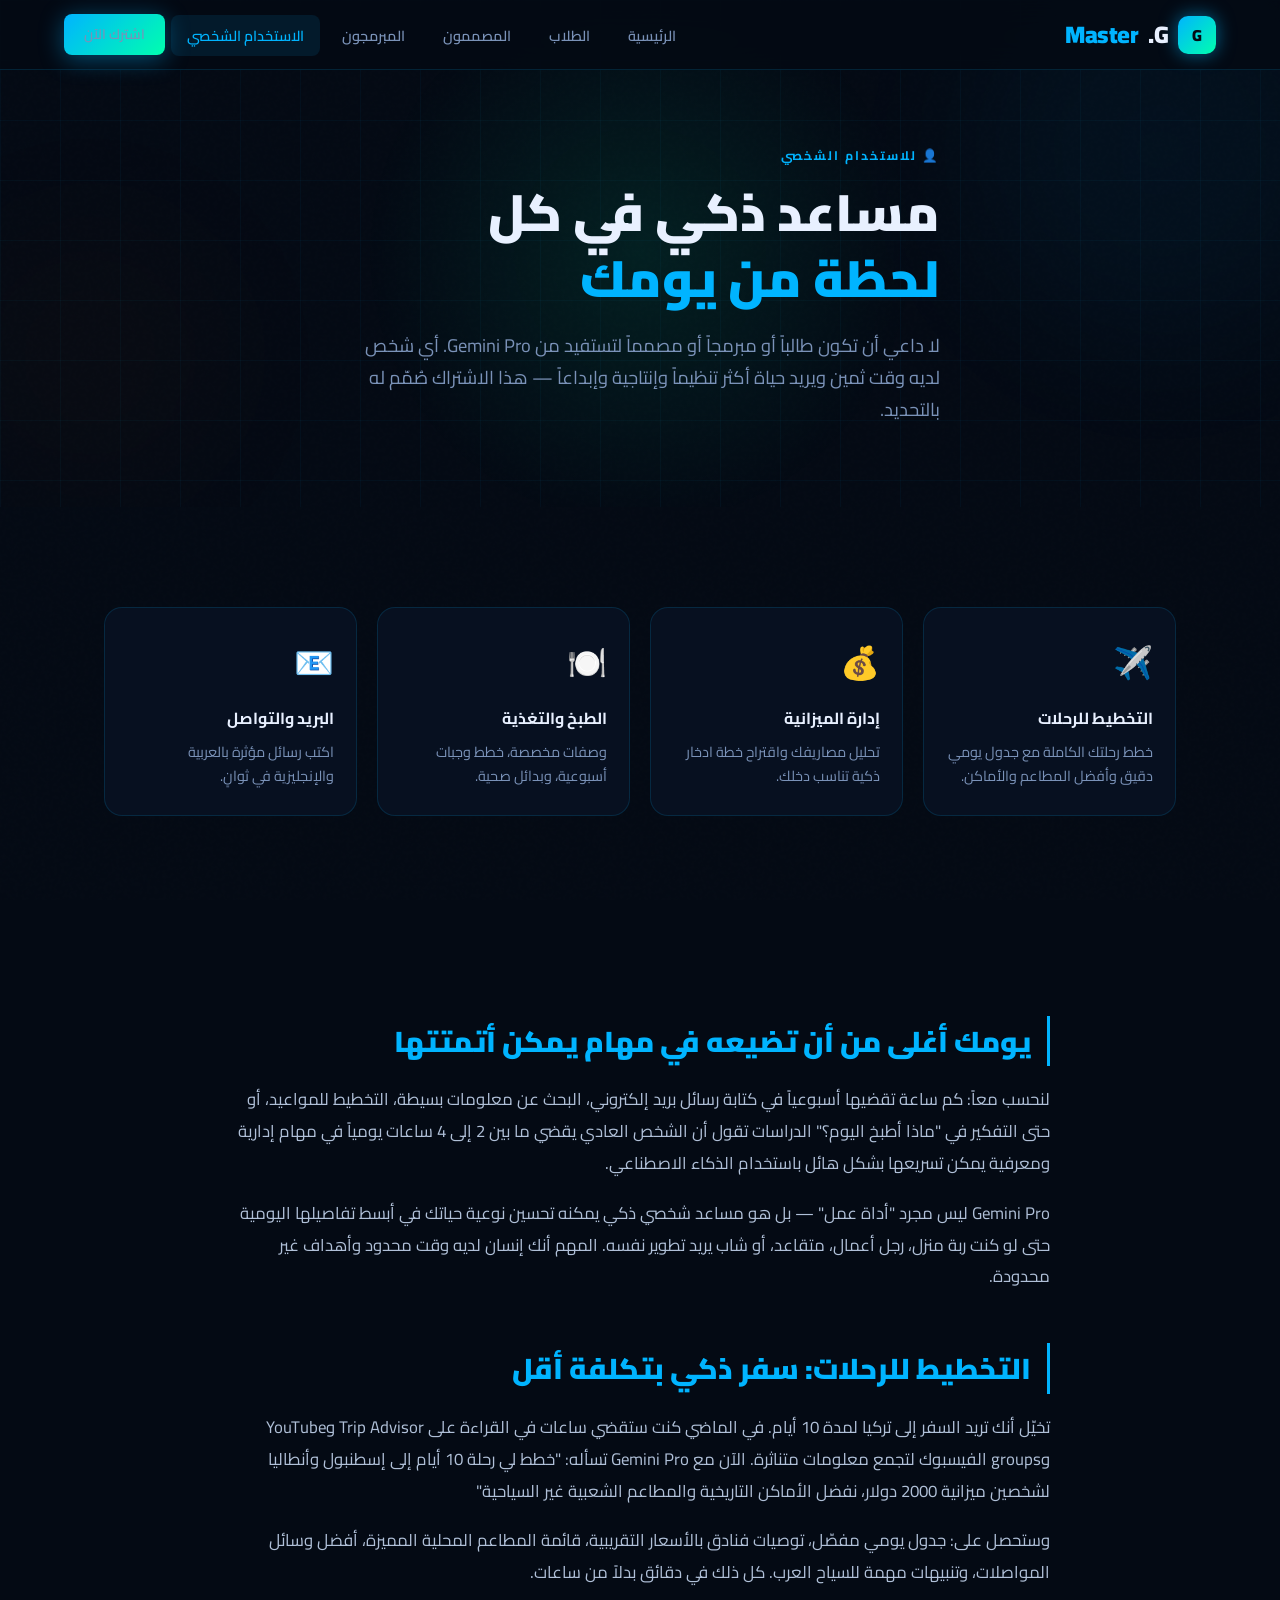
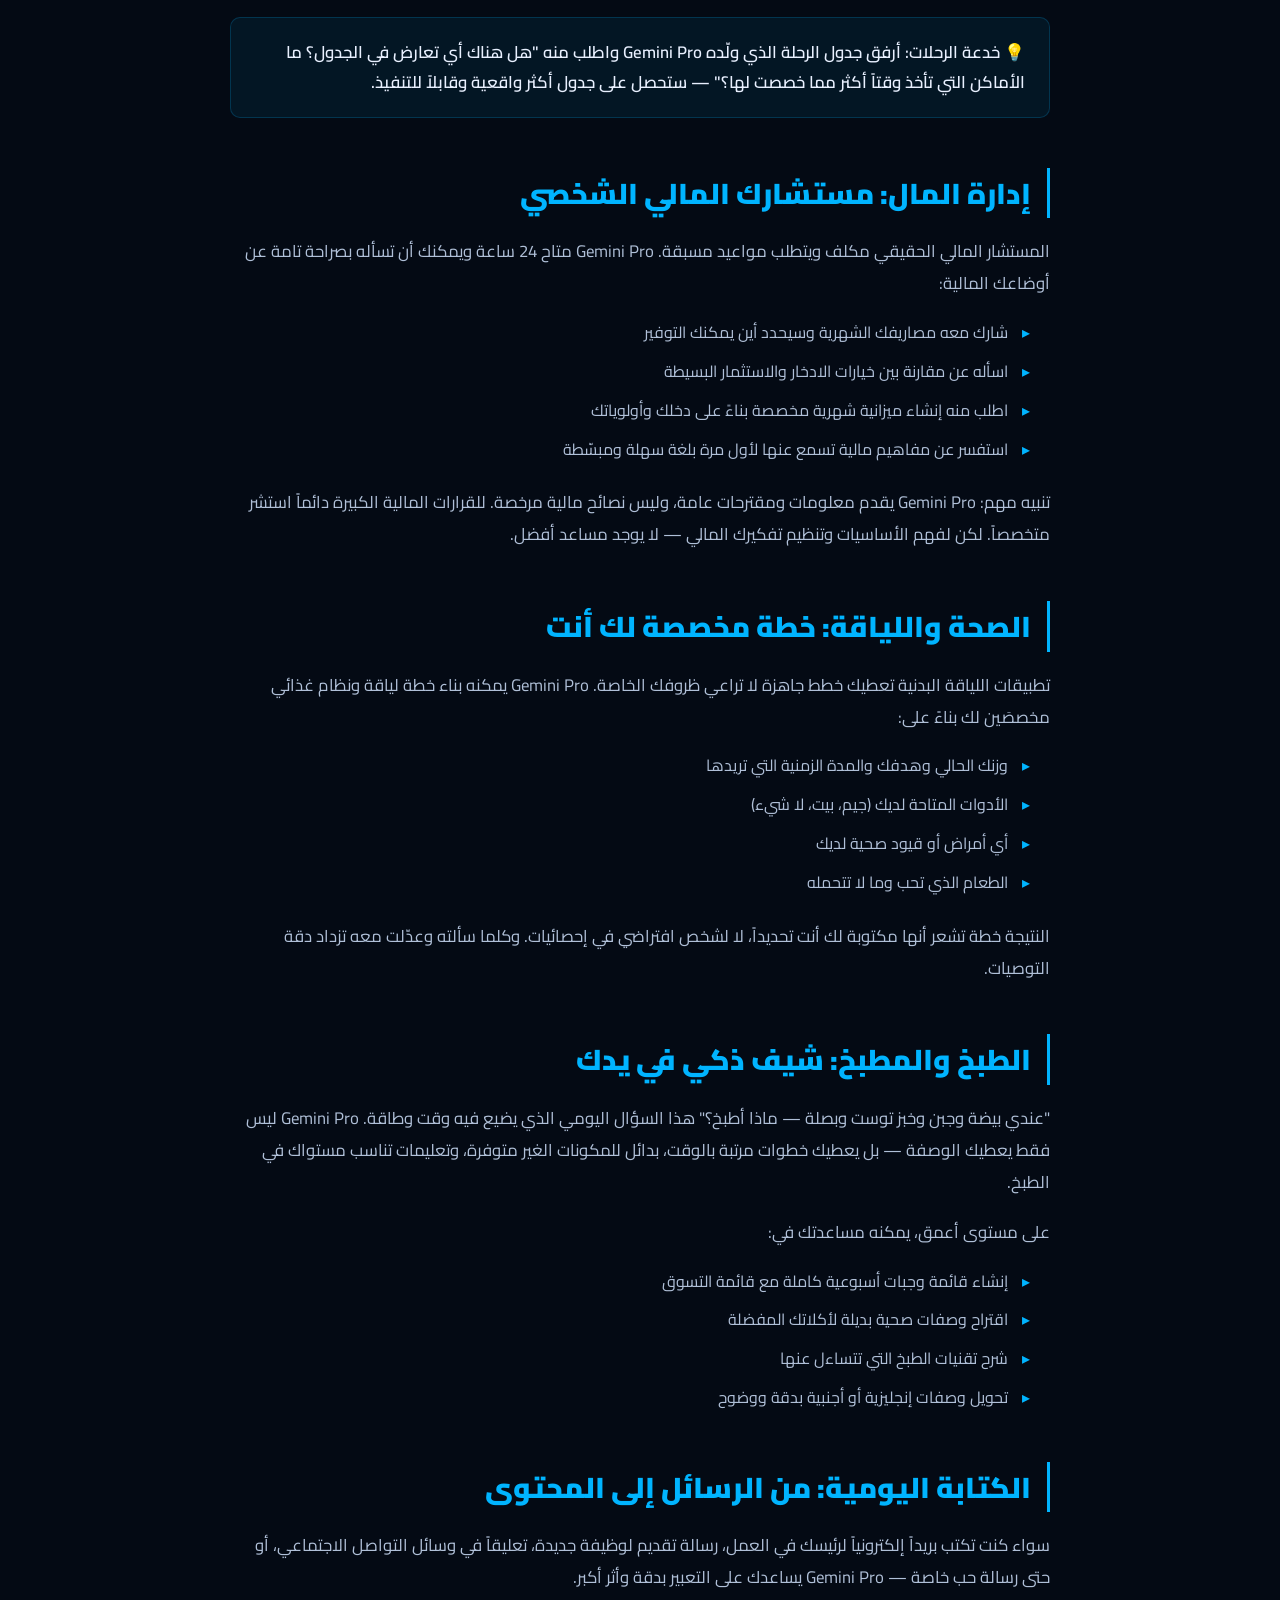
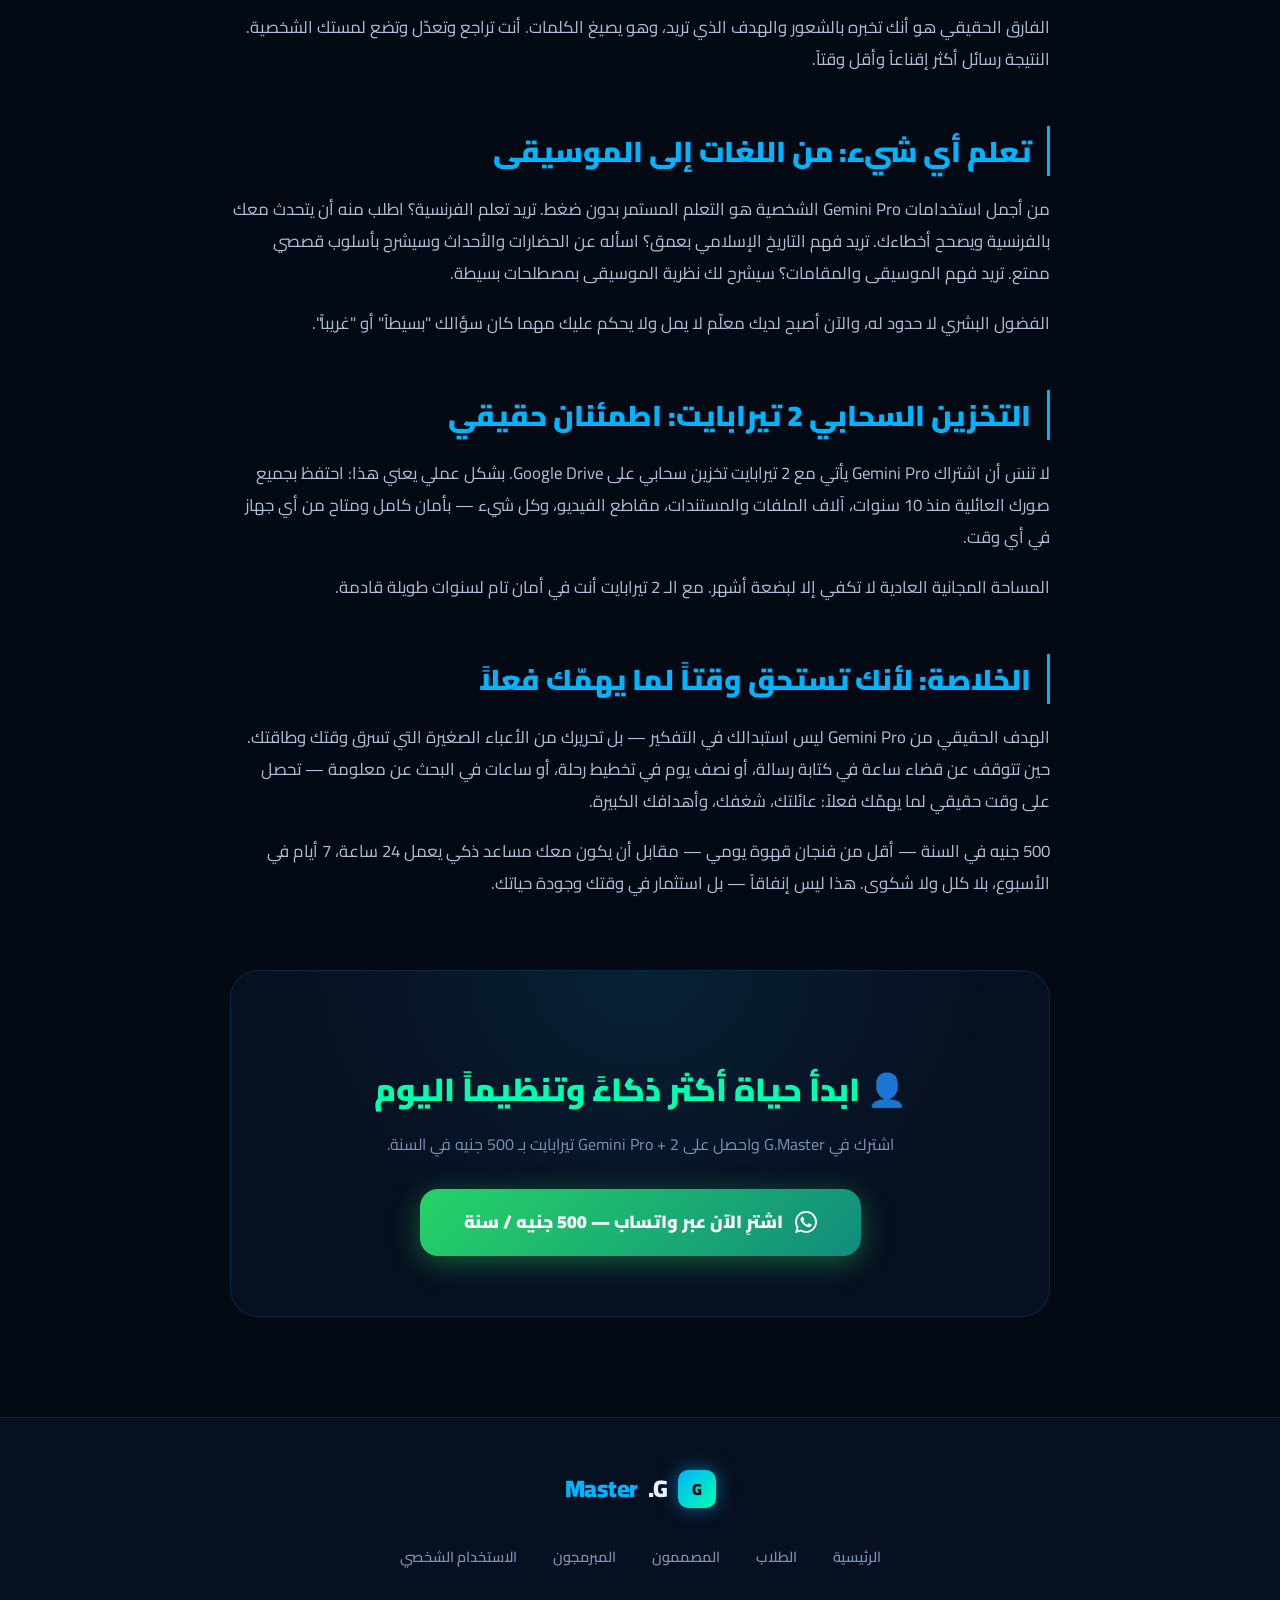
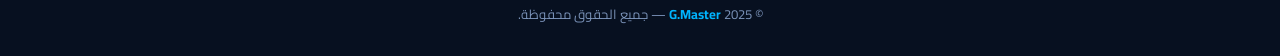
==== personal.html @ 284bafbe "Add files via upload" ====
<!DOCTYPE html>
<html lang="ar" dir="rtl">
<head>
  <meta charset="UTF-8" />
  <meta name="viewport" content="width=device-width, initial-scale=1.0" />
  <title>Gemini Pro للاستخدام الشخصي — G.Master</title>
  <meta name="description" content="كيف يساعدك Gemini Pro في حياتك اليومية؟ من التخطيط للرحلات إلى إدارة الوقت والإنتاجية الشخصية." />
  <link rel="stylesheet" href="style.css" />
  <link rel="preconnect" href="https://fonts.googleapis.com" />
  <link rel="preconnect" href="https://fonts.gstatic.com" crossorigin />
  <link href="https://fonts.googleapis.com/css2?family=Cairo:wght@400;600;700;900&display=swap" rel="stylesheet" />
</head>
<body>

  <!-- NAVBAR -->
  <nav class="navbar">
    <a href="index.html" class="logo"><div class="logo-icon">G</div>G.<span>Master</span></a>
    <ul class="nav-links">
      <li><a href="index.html">الرئيسية</a></li>
      <li><a href="students.html">الطلاب</a></li>
      <li><a href="designers.html">المصممون</a></li>
      <li><a href="programmers.html">المبرمجون</a></li>
      <li><a href="personal.html" class="active">الاستخدام الشخصي</a></li>
      <li>
        <a href="https://wa.me/201234567890?text=أريد_الاشتراك_في_G_Master"
           target="_blank" class="btn-primary" style="padding:9px 20px;font-size:0.85rem;">اشترك الآن</a>
      </li>
    </ul>
    <button class="hamburger" aria-label="القائمة"><span></span><span></span><span></span></button>
  </nav>
  <div class="mobile-menu">
    <a href="index.html">🏠 الرئيسية</a>
    <a href="students.html">🎓 الطلاب</a>
    <a href="designers.html">🎨 المصممون</a>
    <a href="programmers.html">💻 المبرمجون</a>
    <a href="personal.html">👤 الاستخدام الشخصي</a>
    <a href="https://wa.me/201234567890?text=أريد_الاشتراك_في_G_Master" target="_blank">💬 اشترك عبر واتساب</a>
  </div>

  <!-- PAGE HERO -->
  <section class="page-hero">
    <div class="grid-bg"></div>
    <div class="orb orb-blue" style="width:400px;height:400px;top:-50px;right:-80px;opacity:0.3;"></div>
    <div class="orb orb-orange" style="width:300px;height:300px;bottom:0;left:-60px;opacity:0.25;"></div>
    <div class="page-hero-inner container">
      <span class="section-label">👤 للاستخدام الشخصي</span>
      <h1>
        مساعد ذكي في كل<br/>
        <span style="color:var(--accent-blue);">لحظة من يومك</span>
      </h1>
      <p>
        لا داعي أن تكون طالباً أو مبرمجاً أو مصمماً لتستفيد من Gemini Pro.
        أي شخص لديه وقت ثمين ويريد حياة أكثر تنظيماً وإنتاجية وإبداعاً —
        هذا الاشتراك صُمّم له بالتحديد.
      </p>
    </div>
  </section>

  <!-- USE CASES -->
  <section style="padding:60px 0 40px;">
    <div class="container">
      <div class="use-cases-grid">
        <div class="use-case-card reveal">
          <div class="use-case-icon">✈️</div>
          <h4>التخطيط للرحلات</h4>
          <p>خطط رحلتك الكاملة مع جدول يومي دقيق وأفضل المطاعم والأماكن.</p>
        </div>
        <div class="use-case-card reveal reveal-delay-1">
          <div class="use-case-icon">💰</div>
          <h4>إدارة الميزانية</h4>
          <p>تحليل مصاريفك واقتراح خطة ادخار ذكية تناسب دخلك.</p>
        </div>
        <div class="use-case-card reveal reveal-delay-2">
          <div class="use-case-icon">🍽️</div>
          <h4>الطبخ والتغذية</h4>
          <p>وصفات مخصصة، خطط وجبات أسبوعية، وبدائل صحية.</p>
        </div>
        <div class="use-case-card reveal reveal-delay-3">
          <div class="use-case-icon">📧</div>
          <h4>البريد والتواصل</h4>
          <p>اكتب رسائل مؤثرة بالعربية والإنجليزية في ثوانٍ.</p>
        </div>
      </div>
    </div>
  </section>

  <!-- ARTICLE -->
  <section class="article-section">
    <div class="article-content">

      <h2>يومك أغلى من أن تضيعه في مهام يمكن أتمتتها</h2>

      <p>
        لنحسب معاً: كم ساعة تقضيها أسبوعياً في كتابة رسائل بريد إلكتروني، البحث عن معلومات
        بسيطة، التخطيط للمواعيد، أو حتى التفكير في "ماذا أطبخ اليوم؟" الدراسات تقول أن
        الشخص العادي يقضي ما بين 2 إلى 4 ساعات يومياً في مهام إدارية ومعرفية يمكن
        تسريعها بشكل هائل باستخدام الذكاء الاصطناعي.
      </p>

      <p>
        Gemini Pro ليس مجرد "أداة عمل" — بل هو مساعد شخصي ذكي يمكنه تحسين نوعية حياتك
        في أبسط تفاصيلها اليومية حتى لو كنت ربة منزل، رجل أعمال، متقاعد، أو شاب يريد
        تطوير نفسه. المهم أنك إنسان لديه وقت محدود وأهداف غير محدودة.
      </p>

      <h2>التخطيط للرحلات: سفر ذكي بتكلفة أقل</h2>

      <p>
        تخيّل أنك تريد السفر إلى تركيا لمدة 10 أيام. في الماضي كنت ستقضي ساعات في القراءة
        على Trip Advisor وYouTube وgroups الفيسبوك لتجمع معلومات متناثرة. الآن مع Gemini Pro
        تسأله: "خطط لي رحلة 10 أيام إلى إسطنبول وأنطاليا لشخصين ميزانية 2000 دولار، نفضل
        الأماكن التاريخية والمطاعم الشعبية غير السياحية"
      </p>

      <p>
        وستحصل على: جدول يومي مفصّل، توصيات فنادق بالأسعار التقريبية، قائمة المطاعم
        المحلية المميزة، أفضل وسائل المواصلات، وتنبيهات مهمة للسياح العرب. كل ذلك
        في دقائق بدلاً من ساعات.
      </p>

      <div class="article-highlight">
        💡 خدعة الرحلات: أرفق جدول الرحلة الذي ولّده Gemini Pro واطلب منه "هل هناك أي
        تعارض في الجدول؟ ما الأماكن التي تأخذ وقتاً أكثر مما خصصت لها؟" — ستحصل على
        جدول أكثر واقعية وقابلاً للتنفيذ.
      </div>

      <h2>إدارة المال: مستشارك المالي الشخصي</h2>

      <p>
        المستشار المالي الحقيقي مكلف ويتطلب مواعيد مسبقة. Gemini Pro متاح 24 ساعة ويمكنك
        أن تسأله بصراحة تامة عن أوضاعك المالية:
      </p>

      <ul>
        <li>شارك معه مصاريفك الشهرية وسيحدد أين يمكنك التوفير</li>
        <li>اسأله عن مقارنة بين خيارات الادخار والاستثمار البسيطة</li>
        <li>اطلب منه إنشاء ميزانية شهرية مخصصة بناءً على دخلك وأولوياتك</li>
        <li>استفسر عن مفاهيم مالية تسمع عنها لأول مرة بلغة سهلة ومبسّطة</li>
      </ul>

      <p>
        تنبيه مهم: Gemini Pro يقدم معلومات ومقترحات عامة، وليس نصائح مالية مرخصة.
        للقرارات المالية الكبيرة دائماً استشر متخصصاً. لكن لفهم الأساسيات وتنظيم
        تفكيرك المالي — لا يوجد مساعد أفضل.
      </p>

      <h2>الصحة واللياقة: خطة مخصصة لك أنت</h2>

      <p>
        تطبيقات اللياقة البدنية تعطيك خطط جاهزة لا تراعي ظروفك الخاصة. Gemini Pro يمكنه
        بناء خطة لياقة ونظام غذائي مخصصَين لك بناءً على:
      </p>

      <ul>
        <li>وزنك الحالي وهدفك والمدة الزمنية التي تريدها</li>
        <li>الأدوات المتاحة لديك (جيم، بيت، لا شيء)</li>
        <li>أي أمراض أو قيود صحية لديك</li>
        <li>الطعام الذي تحب وما لا تتحمله</li>
      </ul>

      <p>
        النتيجة خطة تشعر أنها مكتوبة لك أنت تحديداً، لا لشخص افتراضي في إحصائيات.
        وكلما سألته وعدّلت معه تزداد دقة التوصيات.
      </p>

      <h2>الطبخ والمطبخ: شيف ذكي في يدك</h2>

      <p>
        "عندي بيضة وجبن وخبز توست وبصلة — ماذا أطبخ؟" هذا السؤال اليومي الذي يضيع فيه
        وقت وطاقة. Gemini Pro ليس فقط يعطيك الوصفة — بل يعطيك خطوات مرتبة بالوقت،
        بدائل للمكونات الغير متوفرة، وتعليمات تناسب مستواك في الطبخ.
      </p>

      <p>
        على مستوى أعمق، يمكنه مساعدتك في:
      </p>
      <ul>
        <li>إنشاء قائمة وجبات أسبوعية كاملة مع قائمة التسوق</li>
        <li>اقتراح وصفات صحية بديلة لأكلاتك المفضلة</li>
        <li>شرح تقنيات الطبخ التي تتساءل عنها</li>
        <li>تحويل وصفات إنجليزية أو أجنبية بدقة ووضوح</li>
      </ul>

      <h2>الكتابة اليومية: من الرسائل إلى المحتوى</h2>

      <p>
        سواء كنت تكتب بريداً إلكترونياً لرئيسك في العمل، رسالة تقديم لوظيفة جديدة،
        تعليقاً في وسائل التواصل الاجتماعي، أو حتى رسالة حب خاصة — Gemini Pro يساعدك
        على التعبير بدقة وأثر أكبر.
      </p>

      <p>
        الفارق الحقيقي هو أنك تخبره بالشعور والهدف الذي تريد، وهو يصيغ الكلمات.
        أنت تراجع وتعدّل وتضع لمستك الشخصية. النتيجة رسائل أكثر إقناعاً وأقل وقتاً.
      </p>

      <h2>تعلم أي شيء: من اللغات إلى الموسيقى</h2>

      <p>
        من أجمل استخدامات Gemini Pro الشخصية هو التعلم المستمر بدون ضغط. تريد تعلم
        الفرنسية؟ اطلب منه أن يتحدث معك بالفرنسية ويصحح أخطاءك. تريد فهم التاريخ
        الإسلامي بعمق؟ اسأله عن الحضارات والأحداث وسيشرح بأسلوب قصصي ممتع.
        تريد فهم الموسيقى والمقامات؟ سيشرح لك نظرية الموسيقى بمصطلحات بسيطة.
      </p>

      <p>
        الفضول البشري لا حدود له، والآن أصبح لديك معلّم لا يمل ولا يحكم عليك مهما
        كان سؤالك "بسيطاً" أو "غريباً".
      </p>

      <h2>التخزين السحابي 2 تيرابايت: اطمئنان حقيقي</h2>

      <p>
        لا تنسَ أن اشتراك Gemini Pro يأتي مع 2 تيرابايت تخزين سحابي على Google Drive.
        بشكل عملي يعني هذا: احتفظ بجميع صورك العائلية منذ 10 سنوات، آلاف الملفات
        والمستندات، مقاطع الفيديو، وكل شيء — بأمان كامل ومتاح من أي جهاز في أي وقت.
      </p>

      <p>
        المساحة المجانية العادية لا تكفي إلا لبضعة أشهر. مع الـ 2 تيرابايت أنت في أمان
        تام لسنوات طويلة قادمة.
      </p>

      <h2>الخلاصة: لأنك تستحق وقتاً لما يهمّك فعلاً</h2>

      <p>
        الهدف الحقيقي من Gemini Pro ليس استبدالك في التفكير — بل تحريرك من الأعباء
        الصغيرة التي تسرق وقتك وطاقتك. حين تتوقف عن قضاء ساعة في كتابة رسالة، أو
        نصف يوم في تخطيط رحلة، أو ساعات في البحث عن معلومة — تحصل على وقت حقيقي
        لما يهمّك فعلاً: عائلتك، شغفك، وأهدافك الكبيرة.
      </p>

      <p>
        500 جنيه في السنة — أقل من فنجان قهوة يومي — مقابل أن يكون معك مساعد ذكي
        يعمل 24 ساعة، 7 أيام في الأسبوع، بلا كلل ولا شكوى. هذا ليس إنفاقاً —
        بل استثمار في وقتك وجودة حياتك.
      </p>

      <!-- Article CTA -->
      <div class="article-cta">
        <h3>👤 ابدأ حياة أكثر ذكاءً وتنظيماً اليوم</h3>
        <p>اشترك في G.Master واحصل على Gemini Pro + 2 تيرابايت بـ 500 جنيه في السنة.</p>
        <a href="https://wa.me/201234567890?text=أريد_الاشتراك_في_G_Master_الاستخدام_الشخصي"
           target="_blank" class="btn-whatsapp">
          <svg width="22" height="22" viewBox="0 0 24 24" fill="currentColor"><path d="M17.472 14.382c-.297-.149-1.758-.867-2.03-.967-.273-.099-.471-.148-.67.15-.197.297-.767.966-.94 1.164-.173.199-.347.223-.644.075-.297-.15-1.255-.463-2.39-1.475-.883-.788-1.48-1.761-1.653-2.059-.173-.297-.018-.458.13-.606.134-.133.298-.347.446-.52.149-.174.198-.298.298-.497.099-.198.05-.371-.025-.52-.075-.149-.669-1.612-.916-2.207-.242-.579-.487-.5-.669-.51-.173-.008-.371-.01-.57-.01-.198 0-.52.074-.792.372-.272.297-1.04 1.016-1.04 2.479 0 1.462 1.065 2.875 1.213 3.074.149.198 2.096 3.2 5.077 4.487.709.306 1.262.489 1.694.625.712.227 1.36.195 1.871.118.571-.085 1.758-.719 2.006-1.413.248-.694.248-1.289.173-1.413-.074-.124-.272-.198-.57-.347m-5.421 7.403h-.004a9.87 9.87 0 01-5.031-1.378l-.361-.214-3.741.982.998-3.648-.235-.374a9.86 9.86 0 01-1.51-5.26c.001-5.45 4.436-9.884 9.888-9.884 2.64 0 5.122 1.03 6.988 2.898a9.825 9.825 0 012.893 6.994c-.003 5.45-4.437 9.884-9.885 9.884m8.413-18.297A11.815 11.815 0 0012.05 0C5.495 0 .16 5.335.157 11.892c0 2.096.547 4.142 1.588 5.945L.057 24l6.305-1.654a11.882 11.882 0 005.683 1.448h.005c6.554 0 11.89-5.335 11.893-11.893a11.821 11.821 0 00-3.48-8.413z"/></svg>
          اشترِ الآن عبر واتساب — 500 جنيه / سنة
        </a>
      </div>

    </div>
  </section>

  <!-- FOOTER -->
  <footer>
    <div class="footer-inner">
      <a href="index.html" class="logo"><div class="logo-icon">G</div>G.<span>Master</span></a>
      <nav class="footer-links">
        <a href="index.html">الرئيسية</a>
        <a href="students.html">الطلاب</a>
        <a href="designers.html">المصممون</a>
        <a href="programmers.html">المبرمجون</a>
        <a href="personal.html">الاستخدام الشخصي</a>
      </nav>
      <p class="footer-copy">© 2025 <span>G.Master</span> — جميع الحقوق محفوظة.</p>
    </div>
  </footer>

  <script src="script.js"></script>
</body>
</html>
---- style.css ----
/* ============================================================
   G.Master - style.css
   Unified Design System | Dark Tech Premium Theme
   RTL Arabic | Cairo Bold Font
   ============================================================ */

/* ---------- Google Fonts ---------- */
@import url('https://fonts.googleapis.com/css2?family=Cairo:wght@400;600;700;900&display=swap');

/* ---------- CSS Variables ---------- */
:root {
  --bg-deep:       #040a14;
  --bg-card:       #071020;
  --bg-nav:        rgba(4, 10, 20, 0.92);
  --accent-blue:   #00b4ff;
  --accent-green:  #00ffae;
  --accent-orange: #ff7b00;
  --glow-blue:     0 0 18px rgba(0,180,255,0.55);
  --glow-green:    0 0 18px rgba(0,255,174,0.55);
  --glow-orange:   0 0 18px rgba(255,123,0,0.55);
  --text-primary:  #e8f0ff;
  --text-muted:    #7a92b8;
  --border-subtle: rgba(0,180,255,0.15);
  --radius-sm: 10px;
  --radius-md: 18px;
  --radius-lg: 28px;
  --font: 'Cairo', sans-serif;
  --transition: 0.35s cubic-bezier(0.4,0,0.2,1);
}

/* ---------- Reset & Base ---------- */
*, *::before, *::after { box-sizing: border-box; margin: 0; padding: 0; }
html { scroll-behavior: smooth; font-size: 16px; }
body {
  direction: rtl;
  font-family: var(--font);
  background-color: var(--bg-deep);
  color: var(--text-primary);
  line-height: 1.75;
  overflow-x: hidden;
}
a { text-decoration: none; color: inherit; }
ul { list-style: none; }
img { max-width: 100%; display: block; }

/* ---------- Scrollbar ---------- */
::-webkit-scrollbar { width: 6px; }
::-webkit-scrollbar-track { background: var(--bg-deep); }
::-webkit-scrollbar-thumb { background: var(--accent-blue); border-radius: 3px; }

/* ============================================================
   NOISE OVERLAY — depth texture
   ============================================================ */
body::before {
  content: '';
  position: fixed;
  inset: 0;
  background-image: url("data:image/svg+xml,%3Csvg viewBox='0 0 256 256' xmlns='http://www.w3.org/2000/svg'%3E%3Cfilter id='n'%3E%3CfeTurbulence type='fractalNoise' baseFrequency='0.9' numOctaves='4' stitchTiles='stitch'/%3E%3C/filter%3E%3Crect width='100%25' height='100%25' filter='url(%23n)' opacity='0.04'/%3E%3C/svg%3E");
  pointer-events: none;
  z-index: 0;
  opacity: 0.35;
}

/* ============================================================
   NAVIGATION
   ============================================================ */
.navbar {
  position: fixed;
  top: 0; right: 0; left: 0;
  z-index: 1000;
  padding: 0 5%;
  height: 70px;
  display: flex;
  align-items: center;
  justify-content: space-between;
  background: var(--bg-nav);
  backdrop-filter: blur(16px);
  border-bottom: 1px solid var(--border-subtle);
  transition: var(--transition);
}
/* Logo */
.logo {
  display: flex;
  align-items: center;
  gap: 10px;
  font-size: 1.5rem;
  font-weight: 900;
  letter-spacing: -0.5px;
}
.logo-icon {
  width: 38px; height: 38px;
  background: linear-gradient(135deg, var(--accent-blue), var(--accent-green));
  border-radius: 10px;
  display: flex; align-items: center; justify-content: center;
  font-size: 1rem; font-weight: 900; color: #040a14;
  box-shadow: var(--glow-blue);
}
.logo span { color: var(--accent-blue); }

/* Nav links */
.nav-links {
  display: flex;
  gap: 6px;
  align-items: center;
}
.nav-links a {
  padding: 7px 16px;
  border-radius: 8px;
  font-size: 0.9rem;
  font-weight: 600;
  color: var(--text-muted);
  transition: var(--transition);
}
.nav-links a:hover,
.nav-links a.active {
  color: var(--accent-blue);
  background: rgba(0,180,255,0.1);
}

/* Hamburger */
.hamburger {
  display: none;
  flex-direction: column;
  gap: 5px;
  cursor: pointer;
  padding: 6px;
  border-radius: 8px;
  background: transparent;
  border: none;
  z-index: 1100;
}
.hamburger span {
  display: block;
  width: 26px; height: 2px;
  background: var(--accent-blue);
  border-radius: 2px;
  transition: var(--transition);
}
.hamburger.open span:nth-child(1) { transform: translateY(7px) rotate(45deg); }
.hamburger.open span:nth-child(2) { opacity: 0; }
.hamburger.open span:nth-child(3) { transform: translateY(-7px) rotate(-45deg); }

/* Mobile Menu */
.mobile-menu {
  display: none;
  position: fixed;
  top: 70px; right: 0; left: 0;
  background: rgba(4,10,20,0.98);
  backdrop-filter: blur(20px);
  padding: 20px 5%;
  border-bottom: 1px solid var(--border-subtle);
  z-index: 999;
  flex-direction: column;
  gap: 4px;
  animation: slideDown 0.3s ease;
}
.mobile-menu.open { display: flex; }
.mobile-menu a {
  padding: 12px 16px;
  border-radius: 10px;
  font-size: 1rem;
  font-weight: 600;
  color: var(--text-muted);
  border: 1px solid transparent;
  transition: var(--transition);
}
.mobile-menu a:hover {
  color: var(--accent-blue);
  background: rgba(0,180,255,0.08);
  border-color: var(--border-subtle);
}
@keyframes slideDown {
  from { opacity: 0; transform: translateY(-10px); }
  to   { opacity: 1; transform: translateY(0); }
}

/* ============================================================
   HERO SECTION
   ============================================================ */
.hero {
  min-height: 100vh;
  display: flex;
  align-items: center;
  justify-content: center;
  text-align: center;
  padding: 120px 5% 80px;
  position: relative;
  overflow: hidden;
}
/* Animated radial gradient background */
.hero::after {
  content: '';
  position: absolute;
  width: 800px; height: 800px;
  background: radial-gradient(circle, rgba(0,180,255,0.12) 0%, transparent 65%);
  border-radius: 50%;
  top: 50%; left: 50%;
  transform: translate(-50%, -50%);
  animation: pulse-glow 6s ease-in-out infinite;
  pointer-events: none;
}
@keyframes pulse-glow {
  0%, 100% { transform: translate(-50%, -50%) scale(1); opacity: 0.8; }
  50%       { transform: translate(-50%, -50%) scale(1.2); opacity: 1; }
}
.hero-inner { position: relative; z-index: 1; max-width: 820px; }

.hero-badge {
  display: inline-flex;
  align-items: center;
  gap: 8px;
  padding: 7px 18px;
  background: rgba(0,180,255,0.1);
  border: 1px solid rgba(0,180,255,0.3);
  border-radius: 999px;
  font-size: 0.85rem;
  font-weight: 700;
  color: var(--accent-blue);
  margin-bottom: 28px;
  animation: fadeInUp 0.6s ease both;
}
.hero-badge .dot {
  width: 8px; height: 8px;
  background: var(--accent-green);
  border-radius: 50%;
  box-shadow: var(--glow-green);
  animation: blink 1.5s ease-in-out infinite;
}
@keyframes blink { 0%,100%{opacity:1} 50%{opacity:0.3} }

.hero h1 {
  font-size: clamp(2.2rem, 6vw, 4rem);
  font-weight: 900;
  line-height: 1.25;
  margin-bottom: 20px;
  animation: fadeInUp 0.7s 0.1s ease both;
}
.hero h1 .highlight-blue { color: var(--accent-blue); text-shadow: var(--glow-blue); }
.hero h1 .highlight-green { color: var(--accent-green); text-shadow: var(--glow-green); }
.hero h1 .highlight-orange { color: var(--accent-orange); text-shadow: var(--glow-orange); }

.hero-sub {
  font-size: clamp(1rem, 2.5vw, 1.2rem);
  color: var(--text-muted);
  max-width: 600px;
  margin: 0 auto 40px;
  animation: fadeInUp 0.7s 0.2s ease both;
}
.hero-cta {
  display: flex;
  gap: 14px;
  justify-content: center;
  flex-wrap: wrap;
  animation: fadeInUp 0.7s 0.3s ease both;
}

@keyframes fadeInUp {
  from { opacity: 0; transform: translateY(24px); }
  to   { opacity: 1; transform: translateY(0); }
}

/* ============================================================
   BUTTONS
   ============================================================ */
.btn-primary {
  display: inline-flex;
  align-items: center;
  gap: 10px;
  padding: 15px 34px;
  background: linear-gradient(135deg, var(--accent-blue), var(--accent-green));
  color: #040a14;
  font-family: var(--font);
  font-size: 1rem;
  font-weight: 900;
  border-radius: var(--radius-md);
  border: none;
  cursor: pointer;
  box-shadow: 0 4px 24px rgba(0,180,255,0.4);
  transition: var(--transition);
  text-decoration: none;
  white-space: nowrap;
}
.btn-primary:hover {
  transform: translateY(-3px) scale(1.03);
  box-shadow: 0 8px 36px rgba(0,180,255,0.55);
}
.btn-secondary {
  display: inline-flex;
  align-items: center;
  gap: 10px;
  padding: 14px 30px;
  background: transparent;
  color: var(--text-primary);
  font-family: var(--font);
  font-size: 1rem;
  font-weight: 700;
  border-radius: var(--radius-md);
  border: 1px solid var(--border-subtle);
  cursor: pointer;
  transition: var(--transition);
  text-decoration: none;
}
.btn-secondary:hover {
  border-color: var(--accent-blue);
  color: var(--accent-blue);
  background: rgba(0,180,255,0.07);
  transform: translateY(-2px);
}
/* WhatsApp CTA Button */
.btn-whatsapp {
  display: inline-flex;
  align-items: center;
  gap: 12px;
  padding: 18px 44px;
  background: linear-gradient(135deg, #25d366, #128c7e);
  color: #fff;
  font-family: var(--font);
  font-size: 1.1rem;
  font-weight: 900;
  border-radius: var(--radius-md);
  border: none;
  cursor: pointer;
  box-shadow: 0 6px 28px rgba(37,211,102,0.4);
  transition: var(--transition);
  text-decoration: none;
}
.btn-whatsapp:hover {
  transform: translateY(-4px) scale(1.04);
  box-shadow: 0 10px 40px rgba(37,211,102,0.6);
}
.btn-whatsapp svg { flex-shrink: 0; }

/* ============================================================
   SECTION COMMONS
   ============================================================ */
section { position: relative; z-index: 1; }
.section-label {
  display: inline-block;
  font-size: 0.78rem;
  font-weight: 700;
  letter-spacing: 2px;
  text-transform: uppercase;
  color: var(--accent-blue);
  margin-bottom: 12px;
}
.section-title {
  font-size: clamp(1.7rem, 4vw, 2.6rem);
  font-weight: 900;
  line-height: 1.3;
  margin-bottom: 16px;
}
.section-sub {
  color: var(--text-muted);
  font-size: clamp(0.95rem, 2vw, 1.1rem);
  max-width: 600px;
}
.text-center { text-align: center; }
.text-center .section-sub { margin: 0 auto; }

.container {
  max-width: 1200px;
  margin: 0 auto;
  padding: 0 5%;
}
.py-section { padding: 100px 0; }

/* ============================================================
   FEATURES SECTION
   ============================================================ */
.features-grid {
  display: grid;
  grid-template-columns: repeat(auto-fit, minmax(280px, 1fr));
  gap: 24px;
  margin-top: 60px;
}
.feature-card {
  background: var(--bg-card);
  border: 1px solid var(--border-subtle);
  border-radius: var(--radius-md);
  padding: 32px 28px;
  transition: var(--transition);
  position: relative;
  overflow: hidden;
}
.feature-card::before {
  content: '';
  position: absolute;
  top: 0; right: 0;
  width: 100%; height: 2px;
  background: linear-gradient(90deg, transparent, var(--accent-blue), transparent);
  opacity: 0;
  transition: var(--transition);
}
.feature-card:hover { transform: translateY(-6px); border-color: rgba(0,180,255,0.35); }
.feature-card:hover::before { opacity: 1; }

.feature-icon {
  width: 58px; height: 58px;
  border-radius: 14px;
  display: flex; align-items: center; justify-content: center;
  font-size: 1.6rem;
  margin-bottom: 20px;
}
.icon-blue   { background: rgba(0,180,255,0.12); box-shadow: 0 0 14px rgba(0,180,255,0.2); }
.icon-green  { background: rgba(0,255,174,0.12); box-shadow: 0 0 14px rgba(0,255,174,0.2); }
.icon-orange { background: rgba(255,123,0,0.12); box-shadow: 0 0 14px rgba(255,123,0,0.2); }

.feature-card h3 {
  font-size: 1.15rem;
  font-weight: 700;
  margin-bottom: 10px;
  color: var(--text-primary);
}
.feature-card p { color: var(--text-muted); font-size: 0.95rem; }

/* ============================================================
   STATS BAR
   ============================================================ */
.stats-bar {
  background: var(--bg-card);
  border-top: 1px solid var(--border-subtle);
  border-bottom: 1px solid var(--border-subtle);
  padding: 50px 5%;
}
.stats-grid {
  display: flex;
  justify-content: space-around;
  flex-wrap: wrap;
  gap: 30px;
  max-width: 900px;
  margin: 0 auto;
  text-align: center;
}
.stat-item h2 {
  font-size: clamp(2rem, 5vw, 3.2rem);
  font-weight: 900;
  background: linear-gradient(135deg, var(--accent-blue), var(--accent-green));
  -webkit-background-clip: text;
  -webkit-text-fill-color: transparent;
  background-clip: text;
}
.stat-item p { color: var(--text-muted); font-size: 0.9rem; margin-top: 4px; }

/* ============================================================
   PRICING SECTION
   ============================================================ */
.pricing-wrapper {
  display: flex;
  justify-content: center;
  margin-top: 60px;
}
.pricing-card {
  background: var(--bg-card);
  border: 1px solid rgba(0,180,255,0.3);
  border-radius: var(--radius-lg);
  padding: 50px 50px;
  max-width: 520px;
  width: 100%;
  position: relative;
  overflow: hidden;
  box-shadow: 0 0 60px rgba(0,180,255,0.1);
}
.pricing-card::before {
  content: '';
  position: absolute;
  top: -60px; right: -60px;
  width: 200px; height: 200px;
  background: radial-gradient(circle, rgba(0,180,255,0.15), transparent 70%);
  border-radius: 50%;
}
.pricing-badge {
  display: inline-block;
  background: linear-gradient(135deg, var(--accent-orange), #ff4500);
  color: #fff;
  font-size: 0.78rem;
  font-weight: 700;
  padding: 5px 14px;
  border-radius: 999px;
  margin-bottom: 20px;
  letter-spacing: 1px;
}
.pricing-name {
  font-size: 1.4rem;
  font-weight: 900;
  margin-bottom: 6px;
}
.pricing-price {
  display: flex;
  align-items: flex-end;
  gap: 8px;
  margin: 20px 0;
}
.price-amount {
  font-size: clamp(3rem, 8vw, 4.5rem);
  font-weight: 900;
  color: var(--accent-blue);
  line-height: 1;
  text-shadow: var(--glow-blue);
}
.price-currency { font-size: 1.4rem; font-weight: 700; color: var(--accent-blue); padding-bottom: 8px; }
.price-period   { color: var(--text-muted); font-size: 0.9rem; padding-bottom: 10px; }

.pricing-divider {
  height: 1px;
  background: var(--border-subtle);
  margin: 24px 0;
}
.pricing-features { margin-bottom: 36px; }
.pricing-features li {
  display: flex;
  align-items: flex-start;
  gap: 12px;
  padding: 10px 0;
  font-size: 0.95rem;
  border-bottom: 1px solid rgba(255,255,255,0.04);
}
.pricing-features li:last-child { border-bottom: none; }
.check-icon {
  width: 22px; height: 22px;
  background: rgba(0,255,174,0.15);
  border-radius: 50%;
  display: flex; align-items: center; justify-content: center;
  color: var(--accent-green);
  font-size: 0.7rem;
  flex-shrink: 0;
  margin-top: 2px;
}

/* ============================================================
   CTA SECTION (Big)
   ============================================================ */
.cta-section {
  padding: 100px 5%;
  text-align: center;
  position: relative;
  overflow: hidden;
}
.cta-section::before {
  content: '';
  position: absolute;
  inset: 0;
  background: radial-gradient(ellipse at center, rgba(0,180,255,0.07) 0%, transparent 70%);
  pointer-events: none;
}
.cta-inner { position: relative; z-index: 1; }
.cta-section h2 {
  font-size: clamp(1.8rem, 5vw, 3rem);
  font-weight: 900;
  margin-bottom: 16px;
}
.cta-section p {
  color: var(--text-muted);
  font-size: 1.1rem;
  margin-bottom: 40px;
  max-width: 560px;
  margin-left: auto;
  margin-right: auto;
}

/* ============================================================
   TARGET PAGES SECTIONS
   ============================================================ */
/* Page Hero (sub-pages) */
.page-hero {
  min-height: 55vh;
  display: flex;
  align-items: center;
  padding: 140px 5% 80px;
  position: relative;
  overflow: hidden;
}
.page-hero::after {
  content: '';
  position: absolute;
  width: 600px; height: 600px;
  background: radial-gradient(circle, rgba(0,255,174,0.09) 0%, transparent 65%);
  top: 50%; left: 50%;
  transform: translate(-50%, -50%);
  border-radius: 50%;
  pointer-events: none;
}
.page-hero-inner { position: relative; z-index: 1; max-width: 750px; }
.page-hero h1 {
  font-size: clamp(2rem, 5vw, 3.2rem);
  font-weight: 900;
  line-height: 1.3;
  margin-bottom: 18px;
}
.page-hero p {
  color: var(--text-muted);
  font-size: clamp(0.95rem, 2.2vw, 1.15rem);
  max-width: 600px;
}

/* Article Content */
.article-section {
  padding: 70px 5% 100px;
}
.article-content {
  max-width: 820px;
  margin: 0 auto;
}
.article-content h2 {
  font-size: clamp(1.3rem, 3vw, 1.8rem);
  font-weight: 900;
  color: var(--accent-blue);
  margin: 50px 0 18px;
  padding-right: 16px;
  border-right: 3px solid var(--accent-blue);
}
.article-content h3 {
  font-size: 1.15rem;
  font-weight: 700;
  color: var(--accent-green);
  margin: 30px 0 12px;
}
.article-content p {
  color: #b0c0d8;
  font-size: 1.05rem;
  line-height: 1.9;
  margin-bottom: 18px;
}
.article-content ul {
  margin: 16px 0 24px 0;
  padding-right: 20px;
}
.article-content ul li {
  color: #b0c0d8;
  font-size: 1rem;
  line-height: 1.8;
  margin-bottom: 10px;
  position: relative;
  padding-right: 22px;
}
.article-content ul li::before {
  content: '▸';
  position: absolute;
  right: 0;
  color: var(--accent-blue);
}
.article-highlight {
  background: rgba(0,180,255,0.07);
  border: 1px solid rgba(0,180,255,0.2);
  border-radius: var(--radius-sm);
  padding: 20px 24px;
  margin: 28px 0;
  color: var(--text-primary) !important;
  font-weight: 600;
  font-size: 1.05rem !important;
}
.article-cta {
  text-align: center;
  margin-top: 70px;
  padding: 60px 30px;
  background: var(--bg-card);
  border: 1px solid var(--border-subtle);
  border-radius: var(--radius-lg);
  position: relative;
  overflow: hidden;
}
.article-cta::before {
  content: '';
  position: absolute;
  inset: 0;
  background: radial-gradient(ellipse at 50% 0%, rgba(0,180,255,0.1), transparent 60%);
  pointer-events: none;
}
.article-cta > * { position: relative; z-index: 1; }
.article-cta h3 {
  font-size: clamp(1.4rem, 3vw, 2rem);
  font-weight: 900;
  margin-bottom: 12px;
}
.article-cta p { color: var(--text-muted); margin-bottom: 30px; font-size: 1rem; }

/* ============================================================
   USE CASES CARDS (sub-pages)
   ============================================================ */
.use-cases-grid {
  display: grid;
  grid-template-columns: repeat(auto-fit, minmax(240px, 1fr));
  gap: 20px;
  margin: 40px 0;
}
.use-case-card {
  background: var(--bg-card);
  border: 1px solid var(--border-subtle);
  border-radius: var(--radius-md);
  padding: 26px 22px;
  transition: var(--transition);
}
.use-case-card:hover { border-color: rgba(0,255,174,0.3); transform: translateY(-4px); }
.use-case-icon { font-size: 2rem; margin-bottom: 14px; }
.use-case-card h4 { font-size: 1rem; font-weight: 700; margin-bottom: 8px; }
.use-case-card p  { color: var(--text-muted); font-size: 0.9rem; line-height: 1.7; }

/* ============================================================
   FOOTER
   ============================================================ */
footer {
  background: var(--bg-card);
  border-top: 1px solid var(--border-subtle);
  padding: 50px 5% 30px;
}
.footer-inner {
  display: flex;
  flex-direction: column;
  align-items: center;
  gap: 28px;
}
.footer-links {
  display: flex;
  gap: 8px;
  flex-wrap: wrap;
  justify-content: center;
}
.footer-links a {
  padding: 6px 14px;
  border-radius: 8px;
  color: var(--text-muted);
  font-size: 0.9rem;
  font-weight: 600;
  transition: var(--transition);
}
.footer-links a:hover { color: var(--accent-blue); }
.footer-copy {
  color: var(--text-muted);
  font-size: 0.82rem;
  text-align: center;
}
.footer-copy span { color: var(--accent-blue); font-weight: 700; }

/* ============================================================
   FLOATING PARTICLES (decorative)
   ============================================================ */
.particles-container {
  position: absolute;
  inset: 0;
  overflow: hidden;
  pointer-events: none;
  z-index: 0;
}
.particle {
  position: absolute;
  width: 3px; height: 3px;
  background: var(--accent-blue);
  border-radius: 50%;
  opacity: 0;
  animation: floatUp var(--dur, 8s) var(--delay, 0s) ease-in infinite;
}
@keyframes floatUp {
  0%   { opacity: 0; transform: translateY(0) scale(0); }
  10%  { opacity: 0.6; }
  80%  { opacity: 0.3; }
  100% { opacity: 0; transform: translateY(-100vh) scale(1.5); }
}

/* ============================================================
   GRID LINES BACKGROUND (decorative)
   ============================================================ */
.grid-bg {
  position: absolute;
  inset: 0;
  background-image:
    linear-gradient(rgba(0,180,255,0.04) 1px, transparent 1px),
    linear-gradient(90deg, rgba(0,180,255,0.04) 1px, transparent 1px);
  background-size: 60px 60px;
  pointer-events: none;
  z-index: 0;
}

/* ============================================================
   GLOW ORBS
   ============================================================ */
.orb {
  position: absolute;
  border-radius: 50%;
  filter: blur(80px);
  pointer-events: none;
  z-index: 0;
}
.orb-blue   { background: rgba(0,180,255,0.15); }
.orb-green  { background: rgba(0,255,174,0.1); }
.orb-orange { background: rgba(255,123,0,0.1); }

/* ============================================================
   RESPONSIVE — Tablet
   ============================================================ */
@media (max-width: 900px) {
  .nav-links { display: none; }
  .hamburger { display: flex; }
  .pricing-card { padding: 36px 28px; }
}

/* ============================================================
   RESPONSIVE — Mobile
   ============================================================ */
@media (max-width: 600px) {
  .hero { padding-top: 100px; }
  .hero-cta { flex-direction: column; align-items: center; }
  .btn-primary, .btn-secondary, .btn-whatsapp {
    width: 100%; justify-content: center;
  }
  .features-grid { grid-template-columns: 1fr; }
  .stats-grid { flex-direction: column; align-items: center; }
  .pricing-card { padding: 30px 20px; }
  .price-amount { font-size: 3rem; }
  .article-content { padding: 0; }
}

/* ============================================================
   SCROLL REVEAL ANIMATION (JS-triggered)
   ============================================================ */
.reveal {
  opacity: 0;
  transform: translateY(30px);
  transition: opacity 0.7s ease, transform 0.7s ease;
}
.reveal.visible {
  opacity: 1;
  transform: translateY(0);
}
.reveal-delay-1 { transition-delay: 0.1s; }
.reveal-delay-2 { transition-delay: 0.2s; }
.reveal-delay-3 { transition-delay: 0.3s; }
.reveal-delay-4 { transition-delay: 0.4s; }
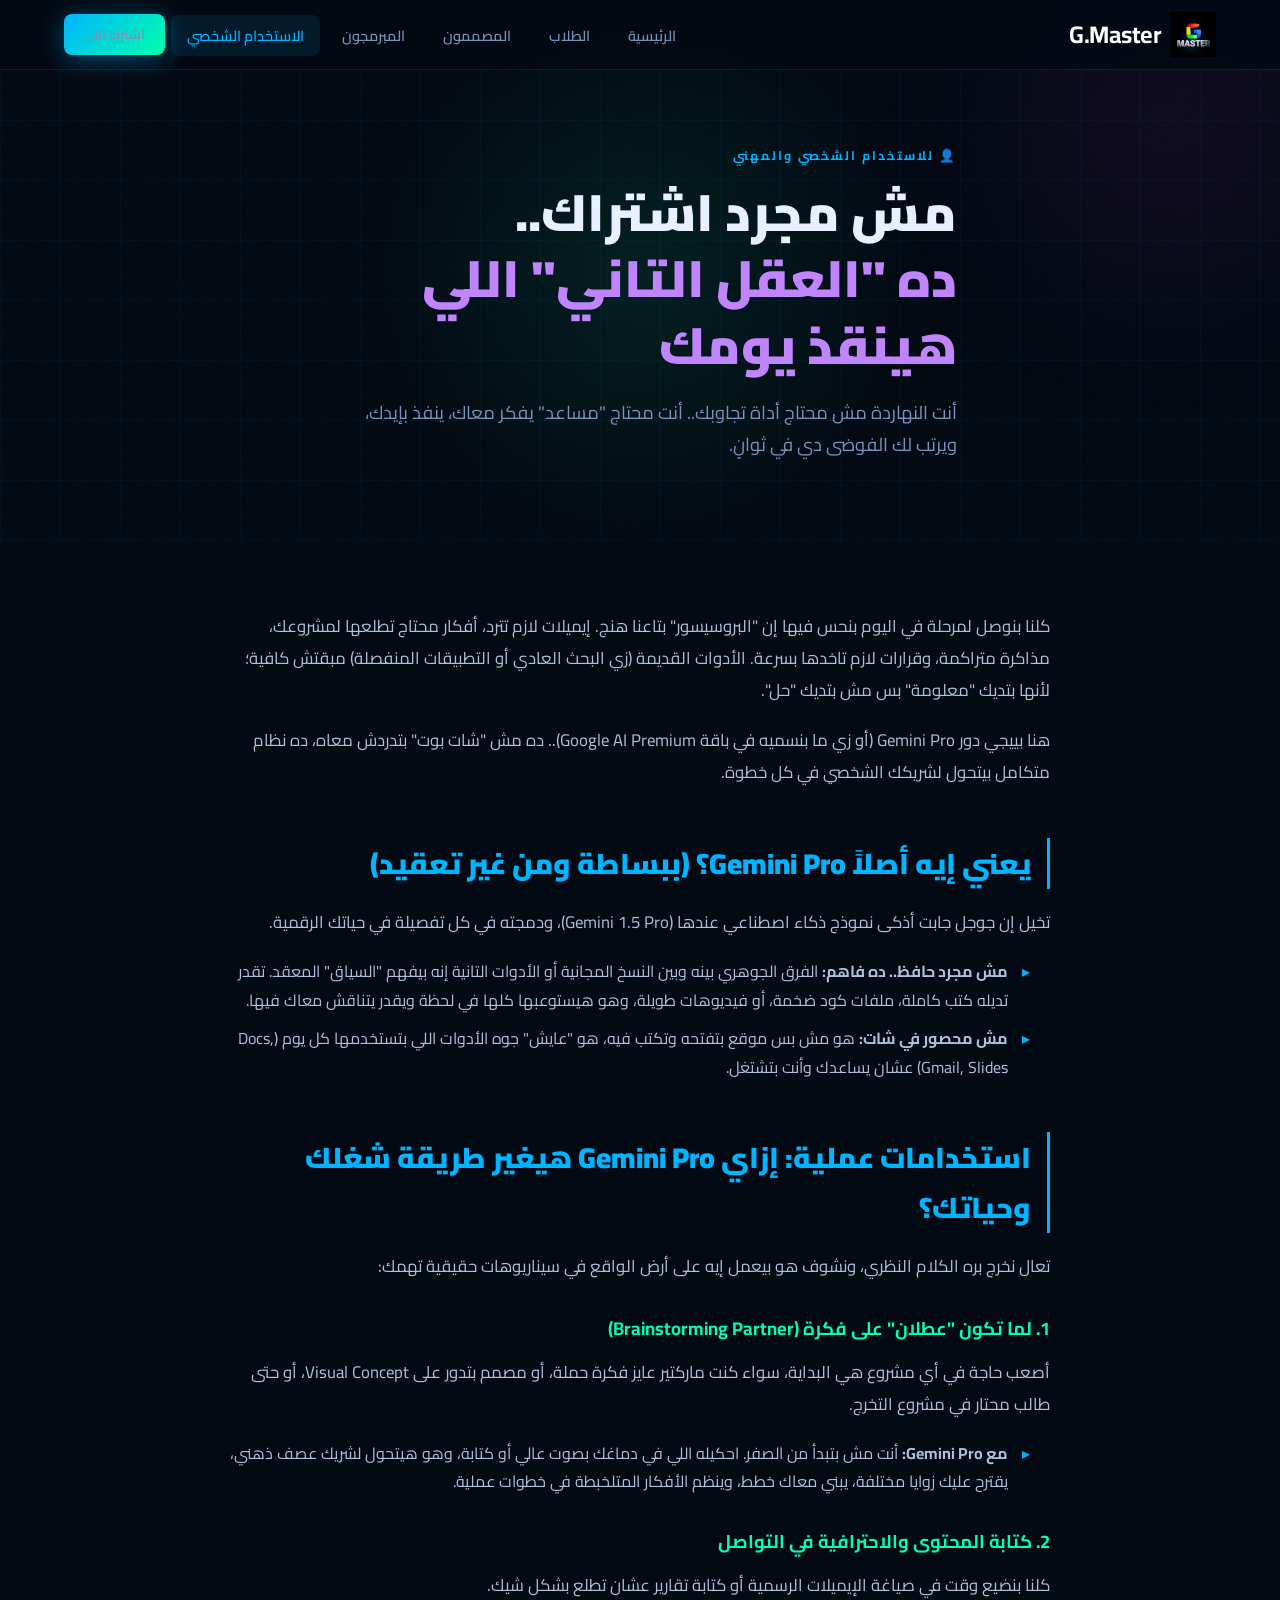
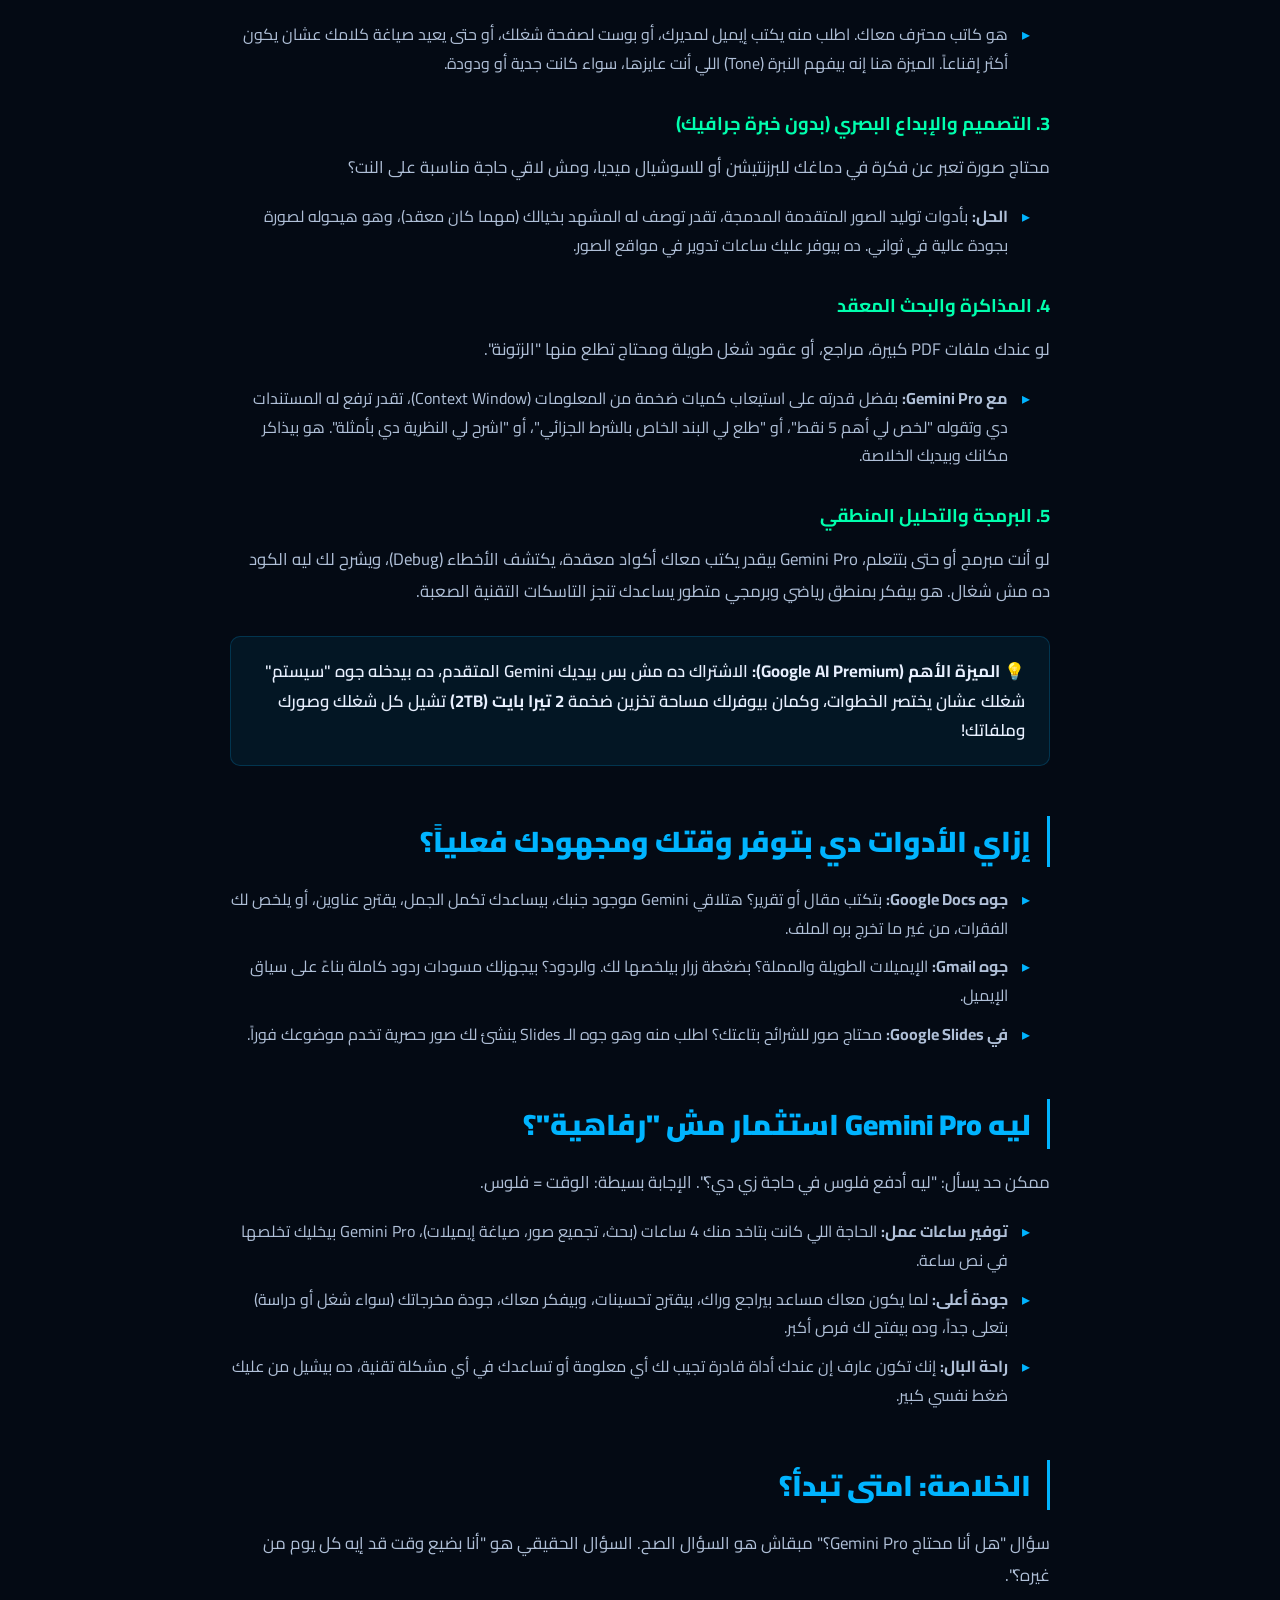
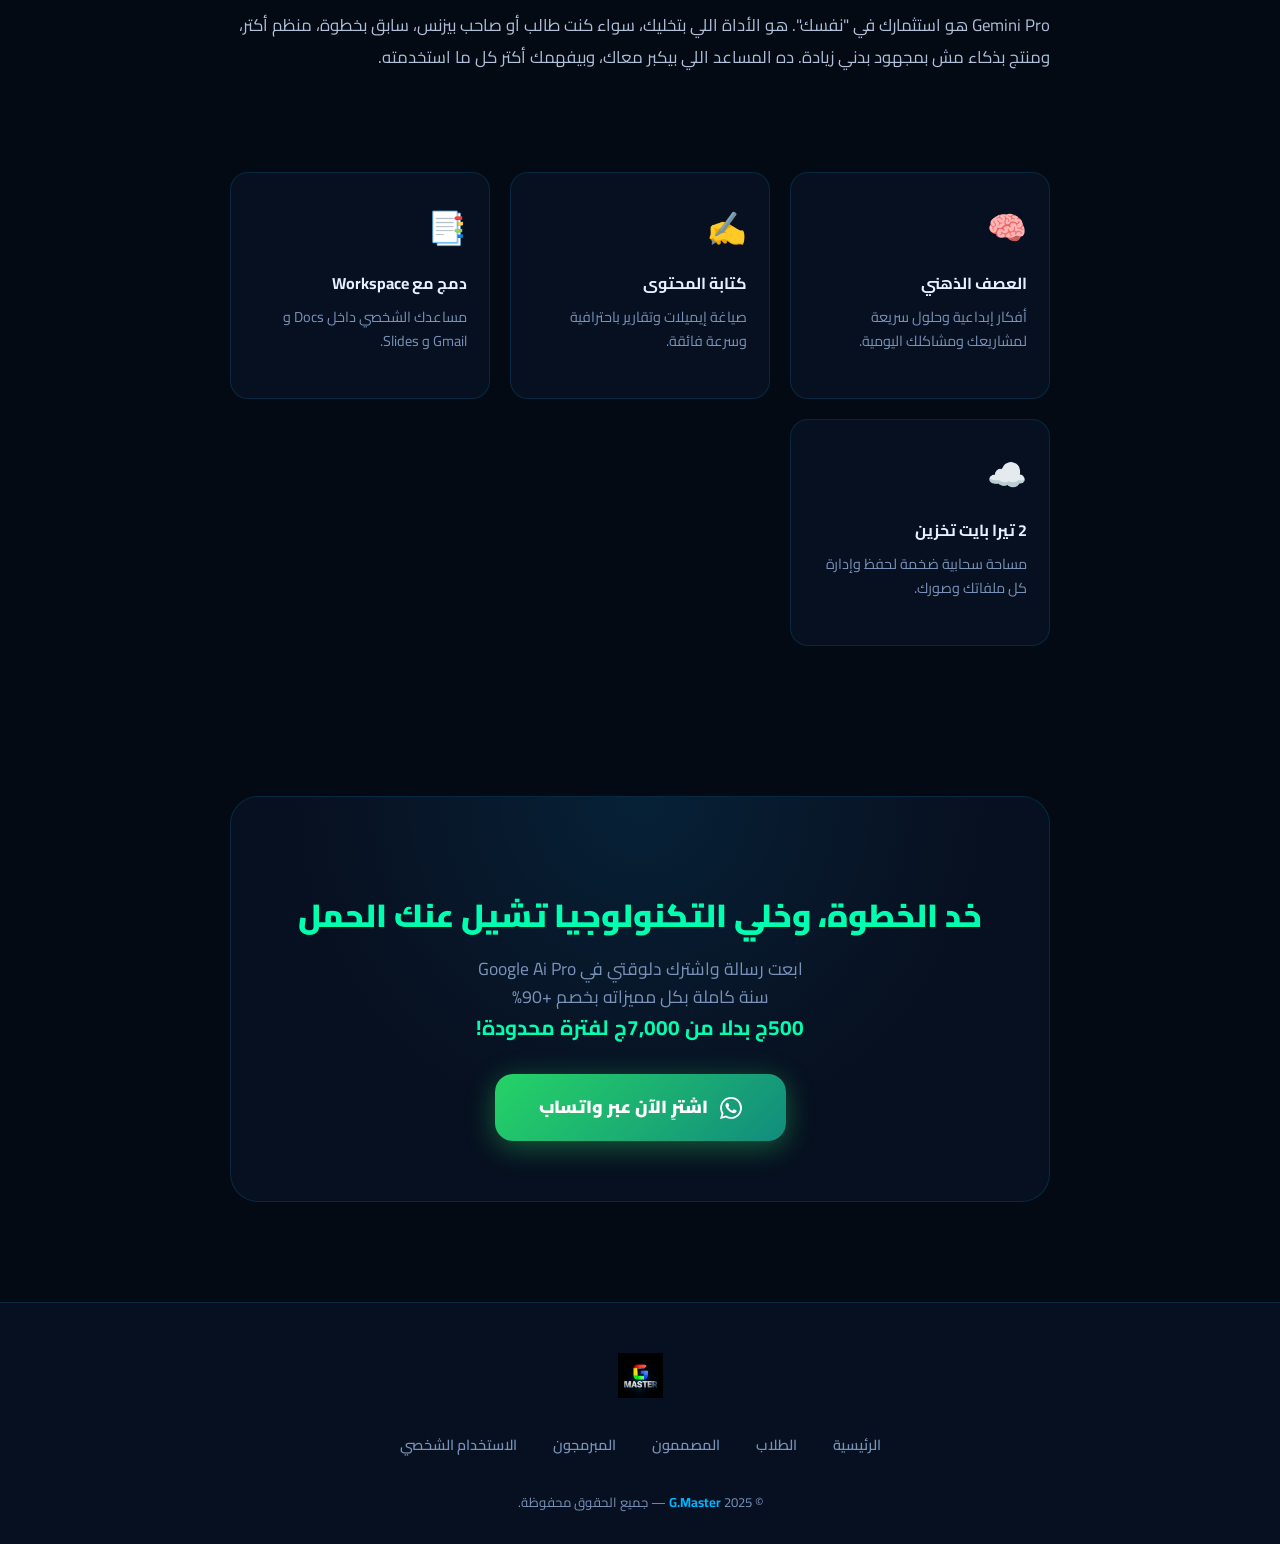
==== commit 0fcee7e2: "Add files via upload" ====
--- a/personal.html
+++ b/personal.html
@@ -4,7 +4,7 @@
   <meta charset="UTF-8" />
   <meta name="viewport" content="width=device-width, initial-scale=1.0" />
   <title>Gemini Pro للاستخدام الشخصي — G.Master</title>
-  <meta name="description" content="كيف يساعدك Gemini Pro في حياتك اليومية؟ من التخطيط للرحلات إلى إدارة الوقت والإنتاجية الشخصية." />
+  <meta name="description" content="كيف يغير Gemini Pro طريقة عملك وحياتك اليومية؟ اكتشف كيف يصبح الذكاء الاصطناعي مساعدك الشخصي." />
   <link rel="stylesheet" href="style.css" />
   <link rel="preconnect" href="https://fonts.googleapis.com" />
   <link rel="preconnect" href="https://fonts.gstatic.com" crossorigin />
@@ -12,9 +12,11 @@
 </head>
 <body>
 
-  <!-- NAVBAR -->
   <nav class="navbar">
-    <a href="index.html" class="logo"><div class="logo-icon">G</div>G.<span>Master</span></a>
+    <a href="index.html" class="logo" style="display: flex; align-items: center; gap: 10px; text-decoration: none;">
+      <img src="logo.png" alt="G.Master Logo" style="height: 45px; width: auto;" />
+      <span style="direction: ltr; display: inline-block; color: #ffffff; font-weight: 700;">G.Master</span>
+    </a>
     <ul class="nav-links">
       <li><a href="index.html">الرئيسية</a></li>
       <li><a href="students.html">الطلاب</a></li>
@@ -23,10 +25,14 @@
       <li><a href="personal.html" class="active">الاستخدام الشخصي</a></li>
       <li>
         <a href="https://wa.me/201234567890?text=أريد_الاشتراك_في_G_Master"
-           target="_blank" class="btn-primary" style="padding:9px 20px;font-size:0.85rem;">اشترك الآن</a>
+           target="_blank" class="btn-primary" style="padding:9px 20px;font-size:0.85rem;">
+          اشترك الآن
+        </a>
       </li>
     </ul>
-    <button class="hamburger" aria-label="القائمة"><span></span><span></span><span></span></button>
+    <button class="hamburger" aria-label="القائمة">
+      <span></span><span></span><span></span>
+    </button>
   </nav>
   <div class="mobile-menu">
     <a href="index.html">🏠 الرئيسية</a>
@@ -37,223 +43,155 @@
     <a href="https://wa.me/201234567890?text=أريد_الاشتراك_في_G_Master" target="_blank">💬 اشترك عبر واتساب</a>
   </div>
 
-  <!-- PAGE HERO -->
   <section class="page-hero">
     <div class="grid-bg"></div>
-    <div class="orb orb-blue" style="width:400px;height:400px;top:-50px;right:-80px;opacity:0.3;"></div>
-    <div class="orb orb-orange" style="width:300px;height:300px;bottom:0;left:-60px;opacity:0.25;"></div>
+    <div class="orb" style="width:450px;height:450px;top:-100px;right:-120px;opacity:0.35; background: radial-gradient(circle, rgba(156, 39, 176, 0.4) 0%, transparent 70%);"></div>
     <div class="page-hero-inner container">
-      <span class="section-label">👤 للاستخدام الشخصي</span>
+      <span class="section-label">👤 للاستخدام الشخصي والمهني</span>
       <h1>
-        مساعد ذكي في كل<br/>
-        <span style="color:var(--accent-blue);">لحظة من يومك</span>
+        مش مجرد اشتراك.. <br/>
+        <span style="color:#c084fc;">ده "العقل التاني" اللي هينقذ يومك</span>
       </h1>
       <p>
-        لا داعي أن تكون طالباً أو مبرمجاً أو مصمماً لتستفيد من Gemini Pro.
-        أي شخص لديه وقت ثمين ويريد حياة أكثر تنظيماً وإنتاجية وإبداعاً —
-        هذا الاشتراك صُمّم له بالتحديد.
+        أنت النهاردة مش محتاج أداة تجاوبك.. أنت محتاج "مساعد" يفكر معاك، ينفذ بإيدك، ويرتب لك الفوضى دي في ثوانٍ.
       </p>
     </div>
   </section>
 
-  <!-- USE CASES -->
-  <section style="padding:60px 0 40px;">
-    <div class="container">
-      <div class="use-cases-grid">
-        <div class="use-case-card reveal">
-          <div class="use-case-icon">✈️</div>
-          <h4>التخطيط للرحلات</h4>
-          <p>خطط رحلتك الكاملة مع جدول يومي دقيق وأفضل المطاعم والأماكن.</p>
-        </div>
-        <div class="use-case-card reveal reveal-delay-1">
-          <div class="use-case-icon">💰</div>
-          <h4>إدارة الميزانية</h4>
-          <p>تحليل مصاريفك واقتراح خطة ادخار ذكية تناسب دخلك.</p>
-        </div>
-        <div class="use-case-card reveal reveal-delay-2">
-          <div class="use-case-icon">🍽️</div>
-          <h4>الطبخ والتغذية</h4>
-          <p>وصفات مخصصة، خطط وجبات أسبوعية، وبدائل صحية.</p>
-        </div>
-        <div class="use-case-card reveal reveal-delay-3">
-          <div class="use-case-icon">📧</div>
-          <h4>البريد والتواصل</h4>
-          <p>اكتب رسائل مؤثرة بالعربية والإنجليزية في ثوانٍ.</p>
+  <section class="article-section">
+    <div class="article-content">
+
+      <p>
+        كلنا بنوصل لمرحلة في اليوم بنحس فيها إن "البروسيسور" بتاعنا هنج. إيميلات لازم تترد، أفكار محتاج تطلعها لمشروعك، مذاكرة متراكمة، وقرارات لازم تاخدها بسرعة. الأدوات القديمة (زي البحث العادي أو التطبيقات المنفصلة) مبقتش كافية؛ لأنها بتديك "معلومة" بس مش بتديك "حل".
+      </p>
+      
+      <p>
+        هنا بييجي دور Gemini Pro (أو زي ما بنسميه في باقة Google AI Premium).. ده مش "شات بوت" بتدردش معاه، ده نظام متكامل بيتحول لشريكك الشخصي في كل خطوة.
+      </p>
+
+      <h2>يعني إيه أصلاً Gemini Pro؟ (ببساطة ومن غير تعقيد)</h2>
+      <p>
+        تخيل إن جوجل جابت أذكى نموذج ذكاء اصطناعي عندها (Gemini 1.5 Pro)، ودمجته في كل تفصيلة في حياتك الرقمية.
+      </p>
+      <ul>
+        <li><strong>مش مجرد حافظ.. ده فاهم:</strong> الفرق الجوهري بينه وبين النسخ المجانية أو الأدوات التانية إنه بيفهم "السياق" المعقد. تقدر تديله كتب كاملة، ملفات كود ضخمة، أو فيديوهات طويلة، وهو هيستوعبها كلها في لحظة ويقدر يتناقش معاك فيها.</li>
+        <li><strong>مش محصور في شات:</strong> هو مش بس موقع بتفتحه وتكتب فيه، هو "عايش" جوه الأدوات اللي بتستخدمها كل يوم (Docs, Gmail, Slides) عشان يساعدك وأنت بتشتغل.</li>
+      </ul>
+
+      <h2>استخدامات عملية: إزاي Gemini Pro هيغير طريقة شغلك وحياتك؟</h2>
+      <p>تعال نخرج بره الكلام النظري، ونشوف هو بيعمل إيه على أرض الواقع في سيناريوهات حقيقية تهمك:</p>
+
+      <h3>1. لما تكون "عطلان" على فكرة (Brainstorming Partner)</h3>
+      <p>
+        أصعب حاجة في أي مشروع هي البداية، سواء كنت ماركتير عايز فكرة حملة، أو مصمم بتدور على Visual Concept، أو حتى طالب محتار في مشروع التخرج.
+      </p>
+      <ul>
+        <li><strong>مع Gemini Pro:</strong> أنت مش بتبدأ من الصفر. احكيله اللي في دماغك بصوت عالي أو كتابة، وهو هيتحول لشريك عصف ذهني، يقترح عليك زوايا مختلفة، يبني معاك خطط، وينظم الأفكار المتلخبطة في خطوات عملية.</li>
+      </ul>
+
+      <h3>2. كتابة المحتوى والاحترافية في التواصل</h3>
+      <p>
+        كلنا بنضيع وقت في صياغة الإيميلات الرسمية أو كتابة تقارير عشان تطلع بشكل شيك.
+      </p>
+      <ul>
+        <li>هو كاتب محترف معاك. اطلب منه يكتب إيميل لمديرك، أو بوست لصفحة شغلك، أو حتى يعيد صياغة كلامك عشان يكون أكثر إقناعاً. الميزة هنا إنه بيفهم النبرة (Tone) اللي أنت عايزها، سواء كانت جدية أو ودودة.</li>
+      </ul>
+
+      <h3>3. التصميم والإبداع البصري (بدون خبرة جرافيك)</h3>
+      <p>
+        محتاج صورة تعبر عن فكرة في دماغك للبرزنتيشن أو للسوشيال ميديا، ومش لاقي حاجة مناسبة على النت؟
+      </p>
+      <ul>
+        <li><strong>الحل:</strong> بأدوات توليد الصور المتقدمة المدمجة، تقدر توصف له المشهد بخيالك (مهما كان معقد)، وهو هيحوله لصورة بجودة عالية في ثواني. ده بيوفر عليك ساعات تدوير في مواقع الصور.</li>
+      </ul>
+
+      <h3>4. المذاكرة والبحث المعقد</h3>
+      <p>
+        لو عندك ملفات PDF كبيرة، مراجع، أو عقود شغل طويلة ومحتاج تطلع منها "الزتونة".
+      </p>
+      <ul>
+        <li><strong>مع Gemini Pro:</strong> بفضل قدرته على استيعاب كميات ضخمة من المعلومات (Context Window)، تقدر ترفع له المستندات دي وتقوله "لخص لي أهم 5 نقط"، أو "طلع لي البند الخاص بالشرط الجزائي"، أو "اشرح لي النظرية دي بأمثلة". هو بيذاكر مكانك وبيديك الخلاصة.</li>
+      </ul>
+
+      <h3>5. البرمجة والتحليل المنطقي</h3>
+      <p>
+        لو أنت مبرمج أو حتى بتتعلم، Gemini Pro بيقدر يكتب معاك أكواد معقدة، يكتشف الأخطاء (Debug)، ويشرح لك ليه الكود ده مش شغال. هو بيفكر بمنطق رياضي وبرمجي متطور يساعدك تنجز التاسكات التقنية الصعبة.
+      </p>
+
+      <div class="article-highlight">
+        💡 <strong>الميزة الأهم (Google AI Premium):</strong> الاشتراك ده مش بس بيديك Gemini المتقدم، ده بيدخله جوه "سيستم" شغلك عشان يختصر الخطوات، وكمان بيوفرلك مساحة تخزين ضخمة <strong>2 تيرا بايت (2TB)</strong> تشيل كل شغلك وصورك وملفاتك!
+      </div>
+
+      <h2>إزاي الأدوات دي بتوفر وقتك ومجهودك فعلياً؟</h2>
+      <ul>
+        <li><strong>جوه Google Docs:</strong> بتكتب مقال أو تقرير؟ هتلاقي Gemini موجود جنبك، بيساعدك تكمل الجمل، يقترح عناوين، أو يلخص لك الفقرات، من غير ما تخرج بره الملف.</li>
+        <li><strong>جوه Gmail:</strong> الإيميلات الطويلة والمملة؟ بضغطة زرار بيلخصها لك. والردود؟ بيجهزلك مسودات ردود كاملة بناءً على سياق الإيميل.</li>
+        <li><strong>في Google Slides:</strong> محتاج صور للشرائح بتاعتك؟ اطلب منه وهو جوه الـ Slides ينشئ لك صور حصرية تخدم موضوعك فوراً.</li>
+      </ul>
+
+      <h2>ليه Gemini Pro استثمار مش "رفاهية"؟</h2>
+      <p>ممكن حد يسأل: "ليه أدفع فلوس في حاجة زي دي؟". الإجابة بسيطة: الوقت = فلوس.</p>
+      <ul>
+        <li><strong>توفير ساعات عمل:</strong> الحاجة اللي كانت بتاخد منك 4 ساعات (بحث، تجميع صور، صياغة إيميلات)، Gemini Pro بيخليك تخلصها في نص ساعة.</li>
+        <li><strong>جودة أعلى:</strong> لما يكون معاك مساعد بيراجع وراك، بيقترح تحسينات، وبيفكر معاك، جودة مخرجاتك (سواء شغل أو دراسة) بتعلى جداً، وده بيفتح لك فرص أكبر.</li>
+        <li><strong>راحة البال:</strong> إنك تكون عارف إن عندك أداة قادرة تجيب لك أي معلومة أو تساعدك في أي مشكلة تقنية، ده بيشيل من عليك ضغط نفسي كبير.</li>
+      </ul>
+
+      <h2>الخلاصة: امتى تبدأ؟</h2>
+      <p>
+        سؤال "هل أنا محتاج Gemini Pro؟" مبقاش هو السؤال الصح. السؤال الحقيقي هو "أنا بضيع وقت قد إيه كل يوم من غيره؟".
+      </p>
+      <p>
+        Gemini Pro هو استثمارك في "نفسك". هو الأداة اللي بتخليك، سواء كنت طالب أو صاحب بيزنس، سابق بخطوة، منظم أكتر، ومنتج بذكاء مش بمجهود بدني زيادة. ده المساعد اللي بيكبر معاك، وبيفهمك أكتر كل ما استخدمته.
+      </p>
+
+      <div style="padding: 40px 0;">
+        <div class="use-cases-grid">
+          <div class="use-case-card reveal">
+            <div class="use-case-icon">🧠</div>
+            <h4>العصف الذهني</h4>
+            <p>أفكار إبداعية وحلول سريعة لمشاريعك ومشاكلك اليومية.</p>
+          </div>
+          <div class="use-case-card reveal reveal-delay-1">
+            <div class="use-case-icon">✍️</div>
+            <h4>كتابة المحتوى</h4>
+            <p>صياغة إيميلات وتقارير باحترافية وسرعة فائقة.</p>
+          </div>
+          <div class="use-case-card reveal reveal-delay-2">
+            <div class="use-case-icon">📑</div>
+            <h4>دمج مع Workspace</h4>
+            <p>مساعدك الشخصي داخل Docs و Gmail و Slides.</p>
+          </div>
+          <div class="use-case-card reveal reveal-delay-3">
+            <div class="use-case-icon">☁️</div>
+            <h4>2 تيرا بايت تخزين</h4>
+            <p>مساحة سحابية ضخمة لحفظ وإدارة كل ملفاتك وصورك.</p>
+          </div>
         </div>
       </div>
+
+      <div class="article-cta">
+        <h3>خد الخطوة، وخلي التكنولوجيا تشيل عنك الحمل</h3>
+        <p style="font-size: 1.1rem; line-height: 1.6;">
+          ابعت رسالة واشترك دلوقتي في Google Ai Pro <br>
+          سنة كاملة بكل مميزاته بخصم +90% <br>
+          <strong style="color: var(--accent-green); font-size: 1.3rem;">500ج بدلا من 7,000ج لفترة محدودة!</strong>
+        </p>
+        <a href="https://wa.me/201234567890?text=أريد_الاشتراك_في_G_Master_للاستخدام_الشخصي"
+           target="_blank" class="btn-whatsapp">
+          <svg width="22" height="22" viewBox="0 0 24 24" fill="currentColor"><path d="M17.472 14.382c-.297-.149-1.758-.867-2.03-.967-.273-.099-.471-.148-.67.15-.197.297-.767.966-.94 1.164-.173.199-.347.223-.644.075-.297-.15-1.255-.463-2.39-1.475-.883-.788-1.48-1.761-1.653-2.059-.173-.297-.018-.458.13-.606.134-.133.298-.347.446-.52.149-.174.198-.298.298-.497.099-.198.05-.371-.025-.52-.075-.149-.669-1.612-.916-2.207-.242-.579-.487-.5-.669-.51-.173-.008-.371-.01-.57-.01-.198 0-.52.074-.792.372-.272.297-1.04 1.016-1.04 2.479 0 1.462 1.065 2.875 1.213 3.074.149.198 2.096 3.2 5.077 4.487.709.306 1.262.489 1.694.625.712.227 1.36.195 1.871.118.571-.085 1.758-.719 2.006-1.413.248-.694.248-1.289.173-1.413-.074-.124-.272-.198-.57-.347m-5.421 7.403h-.004a9.87 9.87 0 01-5.031-1.378l-.361-.214-3.741.982.998-3.648-.235-.374a9.86 9.86 0 01-1.51-5.26c.001-5.45 4.436-9.884 9.888-9.884 2.64 0 5.122 1.03 6.988 2.898a9.825 9.825 0 012.893 6.994c-.003 5.45-4.437 9.884-9.885 9.884m8.413-18.297A11.815 11.815 0 0012.05 0C5.495 0 .16 5.335.157 11.892c0 2.096.547 4.142 1.588 5.945L.057 24l6.305-1.654a11.882 11.882 0 005.683 1.448h.005c6.554 0 11.89-5.335 11.893-11.893a11.821 11.821 0 00-3.48-8.413z"/></svg>
+          اشترِ الآن عبر واتساب
+        </a>
+      </div>
+
     </div>
   </section>
 
-  <!-- ARTICLE -->
-  <section class="article-section">
-    <div class="article-content">
-
-      <h2>يومك أغلى من أن تضيعه في مهام يمكن أتمتتها</h2>
-
-      <p>
-        لنحسب معاً: كم ساعة تقضيها أسبوعياً في كتابة رسائل بريد إلكتروني، البحث عن معلومات
-        بسيطة، التخطيط للمواعيد، أو حتى التفكير في "ماذا أطبخ اليوم؟" الدراسات تقول أن
-        الشخص العادي يقضي ما بين 2 إلى 4 ساعات يومياً في مهام إدارية ومعرفية يمكن
-        تسريعها بشكل هائل باستخدام الذكاء الاصطناعي.
-      </p>
-
-      <p>
-        Gemini Pro ليس مجرد "أداة عمل" — بل هو مساعد شخصي ذكي يمكنه تحسين نوعية حياتك
-        في أبسط تفاصيلها اليومية حتى لو كنت ربة منزل، رجل أعمال، متقاعد، أو شاب يريد
-        تطوير نفسه. المهم أنك إنسان لديه وقت محدود وأهداف غير محدودة.
-      </p>
-
-      <h2>التخطيط للرحلات: سفر ذكي بتكلفة أقل</h2>
-
-      <p>
-        تخيّل أنك تريد السفر إلى تركيا لمدة 10 أيام. في الماضي كنت ستقضي ساعات في القراءة
-        على Trip Advisor وYouTube وgroups الفيسبوك لتجمع معلومات متناثرة. الآن مع Gemini Pro
-        تسأله: "خطط لي رحلة 10 أيام إلى إسطنبول وأنطاليا لشخصين ميزانية 2000 دولار، نفضل
-        الأماكن التاريخية والمطاعم الشعبية غير السياحية"
-      </p>
-
-      <p>
-        وستحصل على: جدول يومي مفصّل، توصيات فنادق بالأسعار التقريبية، قائمة المطاعم
-        المحلية المميزة، أفضل وسائل المواصلات، وتنبيهات مهمة للسياح العرب. كل ذلك
-        في دقائق بدلاً من ساعات.
-      </p>
-
-      <div class="article-highlight">
-        💡 خدعة الرحلات: أرفق جدول الرحلة الذي ولّده Gemini Pro واطلب منه "هل هناك أي
-        تعارض في الجدول؟ ما الأماكن التي تأخذ وقتاً أكثر مما خصصت لها؟" — ستحصل على
-        جدول أكثر واقعية وقابلاً للتنفيذ.
-      </div>
-
-      <h2>إدارة المال: مستشارك المالي الشخصي</h2>
-
-      <p>
-        المستشار المالي الحقيقي مكلف ويتطلب مواعيد مسبقة. Gemini Pro متاح 24 ساعة ويمكنك
-        أن تسأله بصراحة تامة عن أوضاعك المالية:
-      </p>
-
-      <ul>
-        <li>شارك معه مصاريفك الشهرية وسيحدد أين يمكنك التوفير</li>
-        <li>اسأله عن مقارنة بين خيارات الادخار والاستثمار البسيطة</li>
-        <li>اطلب منه إنشاء ميزانية شهرية مخصصة بناءً على دخلك وأولوياتك</li>
-        <li>استفسر عن مفاهيم مالية تسمع عنها لأول مرة بلغة سهلة ومبسّطة</li>
-      </ul>
-
-      <p>
-        تنبيه مهم: Gemini Pro يقدم معلومات ومقترحات عامة، وليس نصائح مالية مرخصة.
-        للقرارات المالية الكبيرة دائماً استشر متخصصاً. لكن لفهم الأساسيات وتنظيم
-        تفكيرك المالي — لا يوجد مساعد أفضل.
-      </p>
-
-      <h2>الصحة واللياقة: خطة مخصصة لك أنت</h2>
-
-      <p>
-        تطبيقات اللياقة البدنية تعطيك خطط جاهزة لا تراعي ظروفك الخاصة. Gemini Pro يمكنه
-        بناء خطة لياقة ونظام غذائي مخصصَين لك بناءً على:
-      </p>
-
-      <ul>
-        <li>وزنك الحالي وهدفك والمدة الزمنية التي تريدها</li>
-        <li>الأدوات المتاحة لديك (جيم، بيت، لا شيء)</li>
-        <li>أي أمراض أو قيود صحية لديك</li>
-        <li>الطعام الذي تحب وما لا تتحمله</li>
-      </ul>
-
-      <p>
-        النتيجة خطة تشعر أنها مكتوبة لك أنت تحديداً، لا لشخص افتراضي في إحصائيات.
-        وكلما سألته وعدّلت معه تزداد دقة التوصيات.
-      </p>
-
-      <h2>الطبخ والمطبخ: شيف ذكي في يدك</h2>
-
-      <p>
-        "عندي بيضة وجبن وخبز توست وبصلة — ماذا أطبخ؟" هذا السؤال اليومي الذي يضيع فيه
-        وقت وطاقة. Gemini Pro ليس فقط يعطيك الوصفة — بل يعطيك خطوات مرتبة بالوقت،
-        بدائل للمكونات الغير متوفرة، وتعليمات تناسب مستواك في الطبخ.
-      </p>
-
-      <p>
-        على مستوى أعمق، يمكنه مساعدتك في:
-      </p>
-      <ul>
-        <li>إنشاء قائمة وجبات أسبوعية كاملة مع قائمة التسوق</li>
-        <li>اقتراح وصفات صحية بديلة لأكلاتك المفضلة</li>
-        <li>شرح تقنيات الطبخ التي تتساءل عنها</li>
-        <li>تحويل وصفات إنجليزية أو أجنبية بدقة ووضوح</li>
-      </ul>
-
-      <h2>الكتابة اليومية: من الرسائل إلى المحتوى</h2>
-
-      <p>
-        سواء كنت تكتب بريداً إلكترونياً لرئيسك في العمل، رسالة تقديم لوظيفة جديدة،
-        تعليقاً في وسائل التواصل الاجتماعي، أو حتى رسالة حب خاصة — Gemini Pro يساعدك
-        على التعبير بدقة وأثر أكبر.
-      </p>
-
-      <p>
-        الفارق الحقيقي هو أنك تخبره بالشعور والهدف الذي تريد، وهو يصيغ الكلمات.
-        أنت تراجع وتعدّل وتضع لمستك الشخصية. النتيجة رسائل أكثر إقناعاً وأقل وقتاً.
-      </p>
-
-      <h2>تعلم أي شيء: من اللغات إلى الموسيقى</h2>
-
-      <p>
-        من أجمل استخدامات Gemini Pro الشخصية هو التعلم المستمر بدون ضغط. تريد تعلم
-        الفرنسية؟ اطلب منه أن يتحدث معك بالفرنسية ويصحح أخطاءك. تريد فهم التاريخ
-        الإسلامي بعمق؟ اسأله عن الحضارات والأحداث وسيشرح بأسلوب قصصي ممتع.
-        تريد فهم الموسيقى والمقامات؟ سيشرح لك نظرية الموسيقى بمصطلحات بسيطة.
-      </p>
-
-      <p>
-        الفضول البشري لا حدود له، والآن أصبح لديك معلّم لا يمل ولا يحكم عليك مهما
-        كان سؤالك "بسيطاً" أو "غريباً".
-      </p>
-
-      <h2>التخزين السحابي 2 تيرابايت: اطمئنان حقيقي</h2>
-
-      <p>
-        لا تنسَ أن اشتراك Gemini Pro يأتي مع 2 تيرابايت تخزين سحابي على Google Drive.
-        بشكل عملي يعني هذا: احتفظ بجميع صورك العائلية منذ 10 سنوات، آلاف الملفات
-        والمستندات، مقاطع الفيديو، وكل شيء — بأمان كامل ومتاح من أي جهاز في أي وقت.
-      </p>
-
-      <p>
-        المساحة المجانية العادية لا تكفي إلا لبضعة أشهر. مع الـ 2 تيرابايت أنت في أمان
-        تام لسنوات طويلة قادمة.
-      </p>
-
-      <h2>الخلاصة: لأنك تستحق وقتاً لما يهمّك فعلاً</h2>
-
-      <p>
-        الهدف الحقيقي من Gemini Pro ليس استبدالك في التفكير — بل تحريرك من الأعباء
-        الصغيرة التي تسرق وقتك وطاقتك. حين تتوقف عن قضاء ساعة في كتابة رسالة، أو
-        نصف يوم في تخطيط رحلة، أو ساعات في البحث عن معلومة — تحصل على وقت حقيقي
-        لما يهمّك فعلاً: عائلتك، شغفك، وأهدافك الكبيرة.
-      </p>
-
-      <p>
-        500 جنيه في السنة — أقل من فنجان قهوة يومي — مقابل أن يكون معك مساعد ذكي
-        يعمل 24 ساعة، 7 أيام في الأسبوع، بلا كلل ولا شكوى. هذا ليس إنفاقاً —
-        بل استثمار في وقتك وجودة حياتك.
-      </p>
-
-      <!-- Article CTA -->
-      <div class="article-cta">
-        <h3>👤 ابدأ حياة أكثر ذكاءً وتنظيماً اليوم</h3>
-        <p>اشترك في G.Master واحصل على Gemini Pro + 2 تيرابايت بـ 500 جنيه في السنة.</p>
-        <a href="https://wa.me/201234567890?text=أريد_الاشتراك_في_G_Master_الاستخدام_الشخصي"
-           target="_blank" class="btn-whatsapp">
-          <svg width="22" height="22" viewBox="0 0 24 24" fill="currentColor"><path d="M17.472 14.382c-.297-.149-1.758-.867-2.03-.967-.273-.099-.471-.148-.67.15-.197.297-.767.966-.94 1.164-.173.199-.347.223-.644.075-.297-.15-1.255-.463-2.39-1.475-.883-.788-1.48-1.761-1.653-2.059-.173-.297-.018-.458.13-.606.134-.133.298-.347.446-.52.149-.174.198-.298.298-.497.099-.198.05-.371-.025-.52-.075-.149-.669-1.612-.916-2.207-.242-.579-.487-.5-.669-.51-.173-.008-.371-.01-.57-.01-.198 0-.52.074-.792.372-.272.297-1.04 1.016-1.04 2.479 0 1.462 1.065 2.875 1.213 3.074.149.198 2.096 3.2 5.077 4.487.709.306 1.262.489 1.694.625.712.227 1.36.195 1.871.118.571-.085 1.758-.719 2.006-1.413.248-.694.248-1.289.173-1.413-.074-.124-.272-.198-.57-.347m-5.421 7.403h-.004a9.87 9.87 0 01-5.031-1.378l-.361-.214-3.741.982.998-3.648-.235-.374a9.86 9.86 0 01-1.51-5.26c.001-5.45 4.436-9.884 9.888-9.884 2.64 0 5.122 1.03 6.988 2.898a9.825 9.825 0 012.893 6.994c-.003 5.45-4.437 9.884-9.885 9.884m8.413-18.297A11.815 11.815 0 0012.05 0C5.495 0 .16 5.335.157 11.892c0 2.096.547 4.142 1.588 5.945L.057 24l6.305-1.654a11.882 11.882 0 005.683 1.448h.005c6.554 0 11.89-5.335 11.893-11.893a11.821 11.821 0 00-3.48-8.413z"/></svg>
-          اشترِ الآن عبر واتساب — 500 جنيه / سنة
-        </a>
-      </div>
-
-    </div>
-  </section>
-
-  <!-- FOOTER -->
   <footer>
     <div class="footer-inner">
-      <a href="index.html" class="logo"><div class="logo-icon">G</div>G.<span>Master</span></a>
+      <a href="index.html" class="logo" style="display: inline-block;">
+        <img src="logo.png" alt="G.Master Logo" style="height: 45px; width: auto;" />
+      </a>
       <nav class="footer-links">
         <a href="index.html">الرئيسية</a>
         <a href="students.html">الطلاب</a>
@@ -268,3 +206,4 @@
   <script src="script.js"></script>
 </body>
 </html>
+
